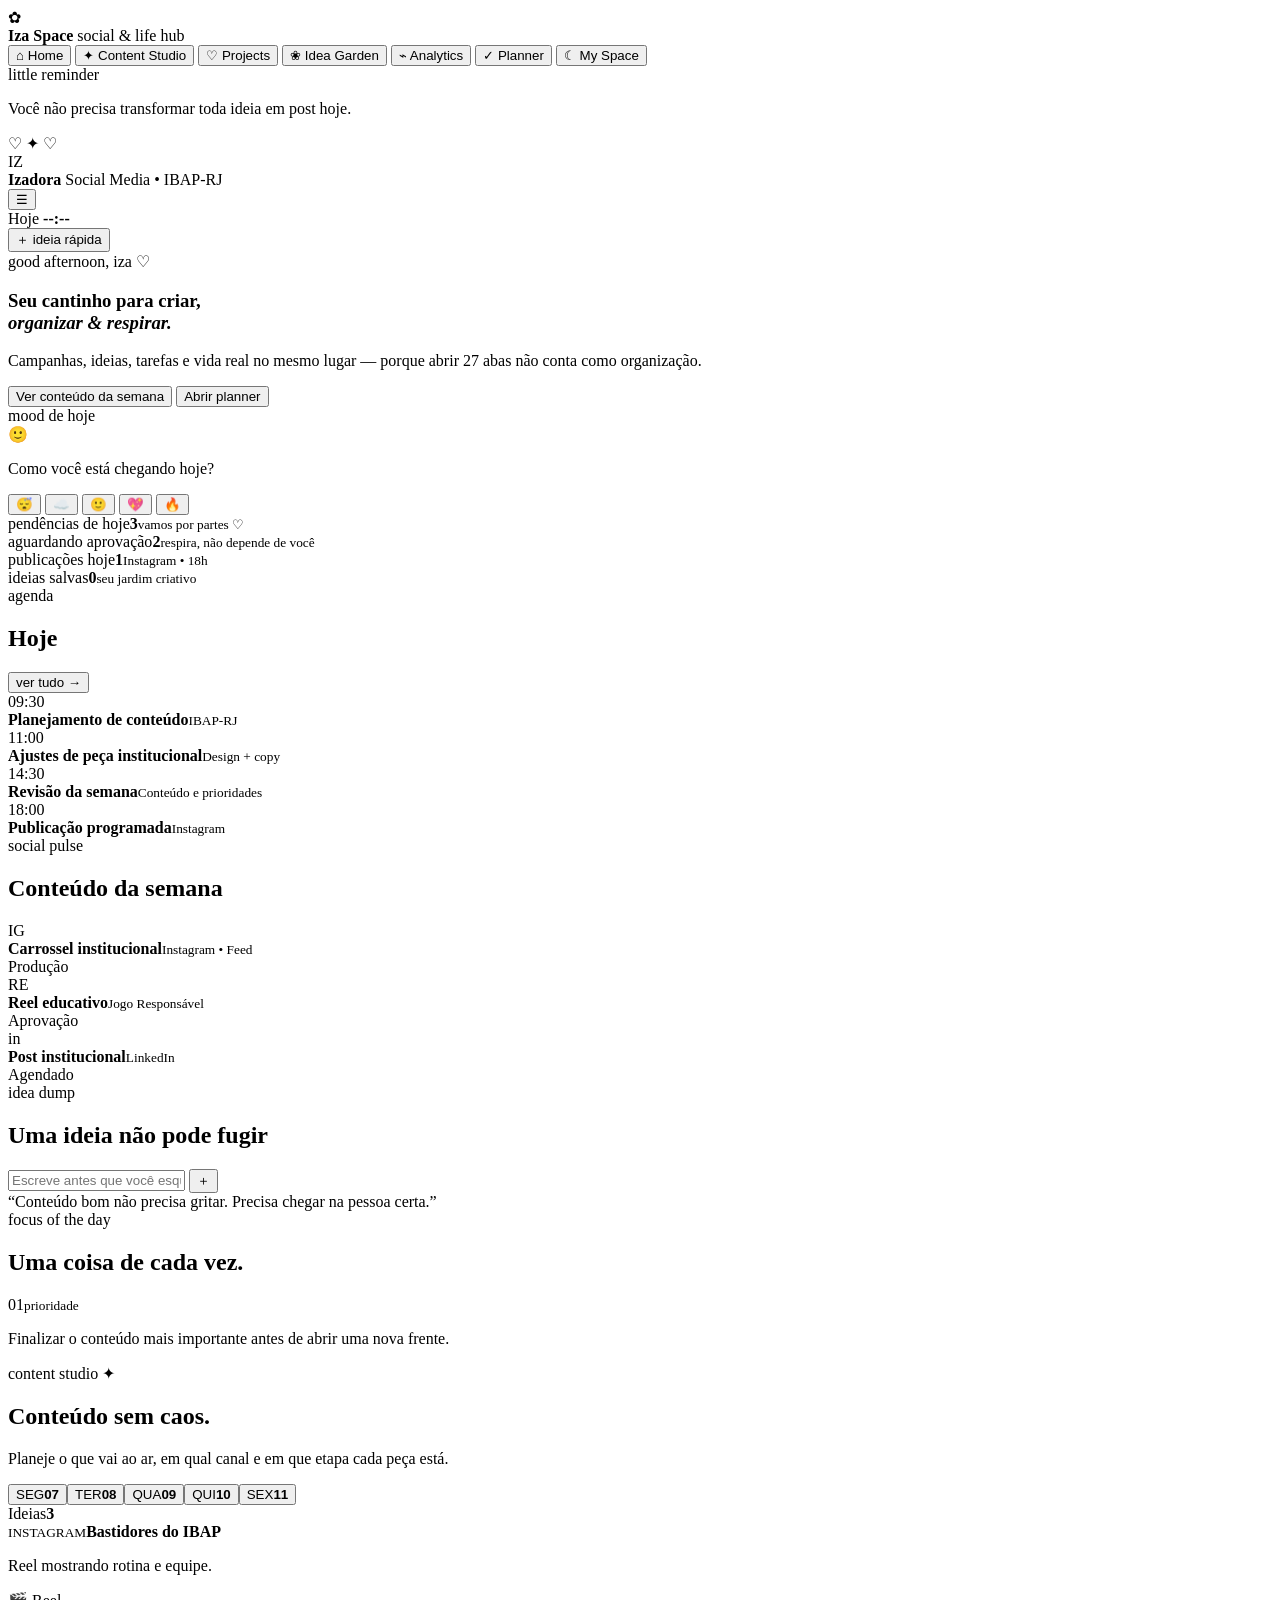
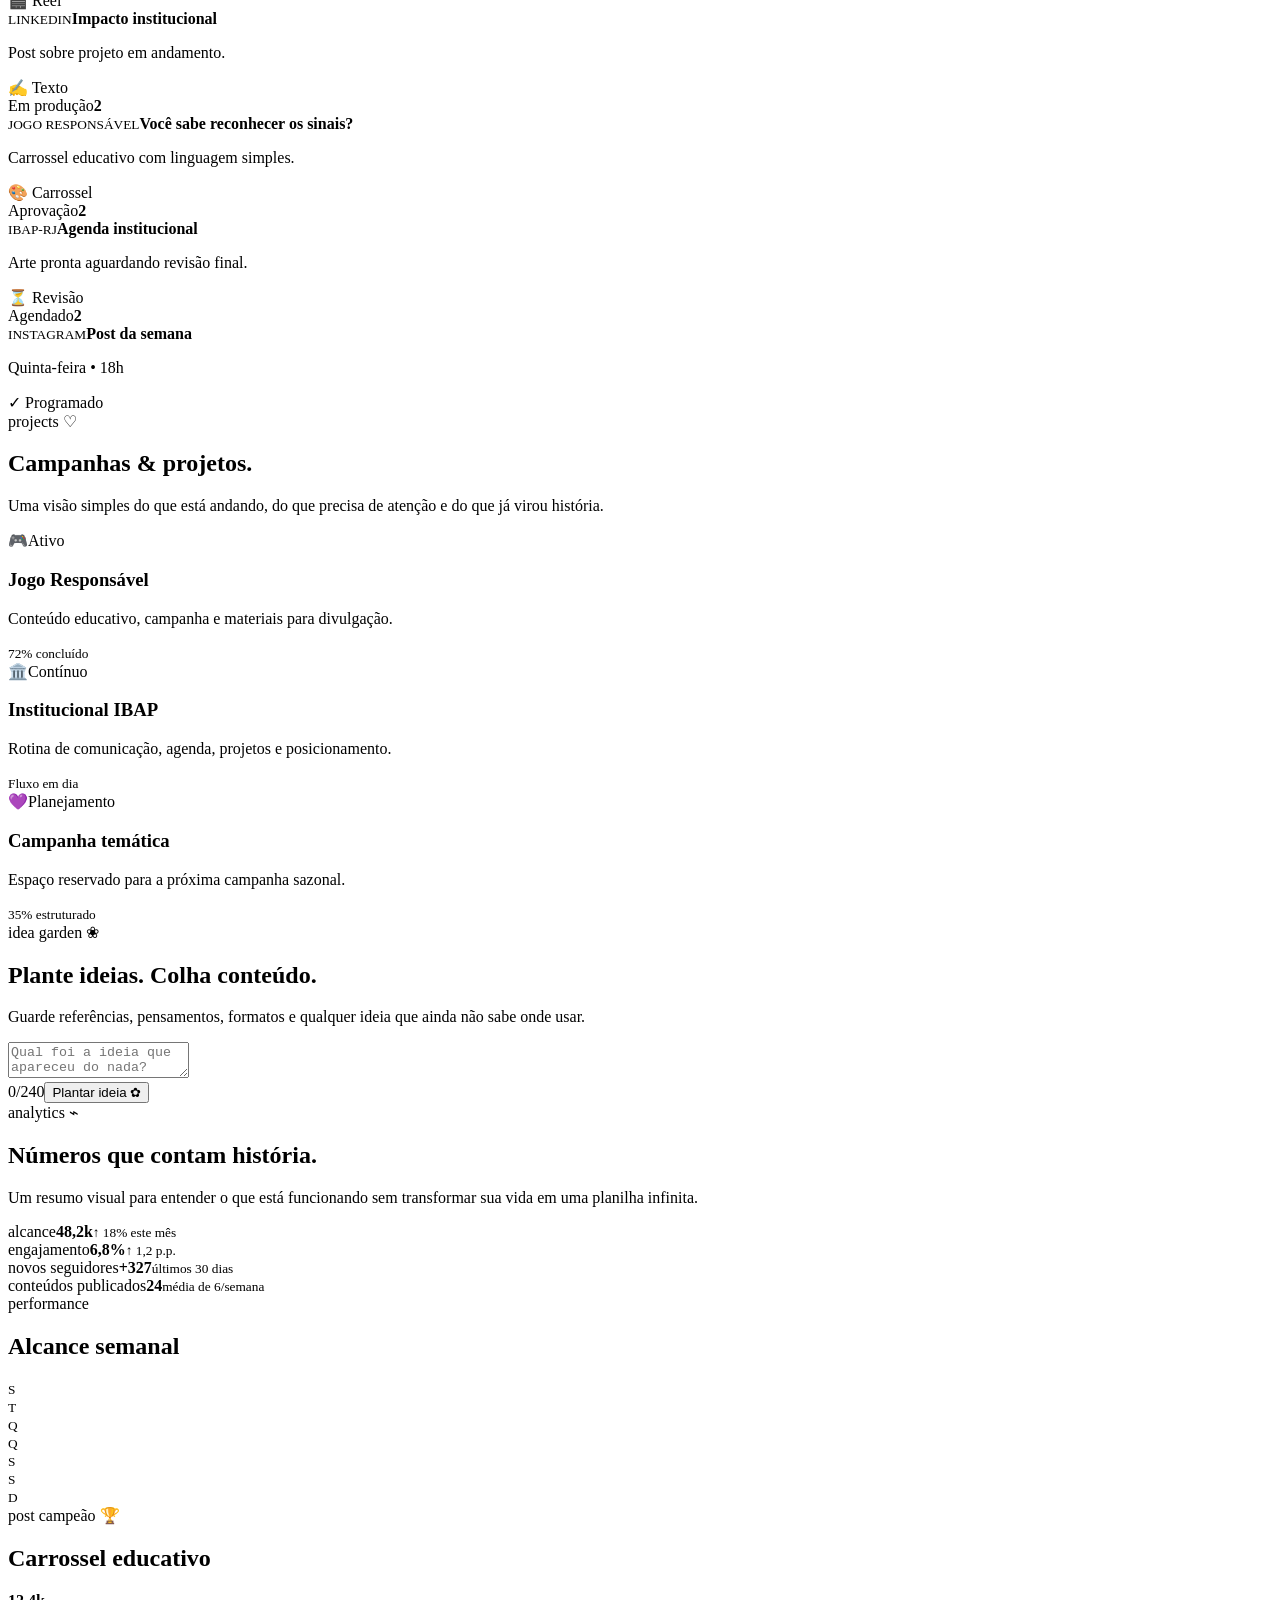
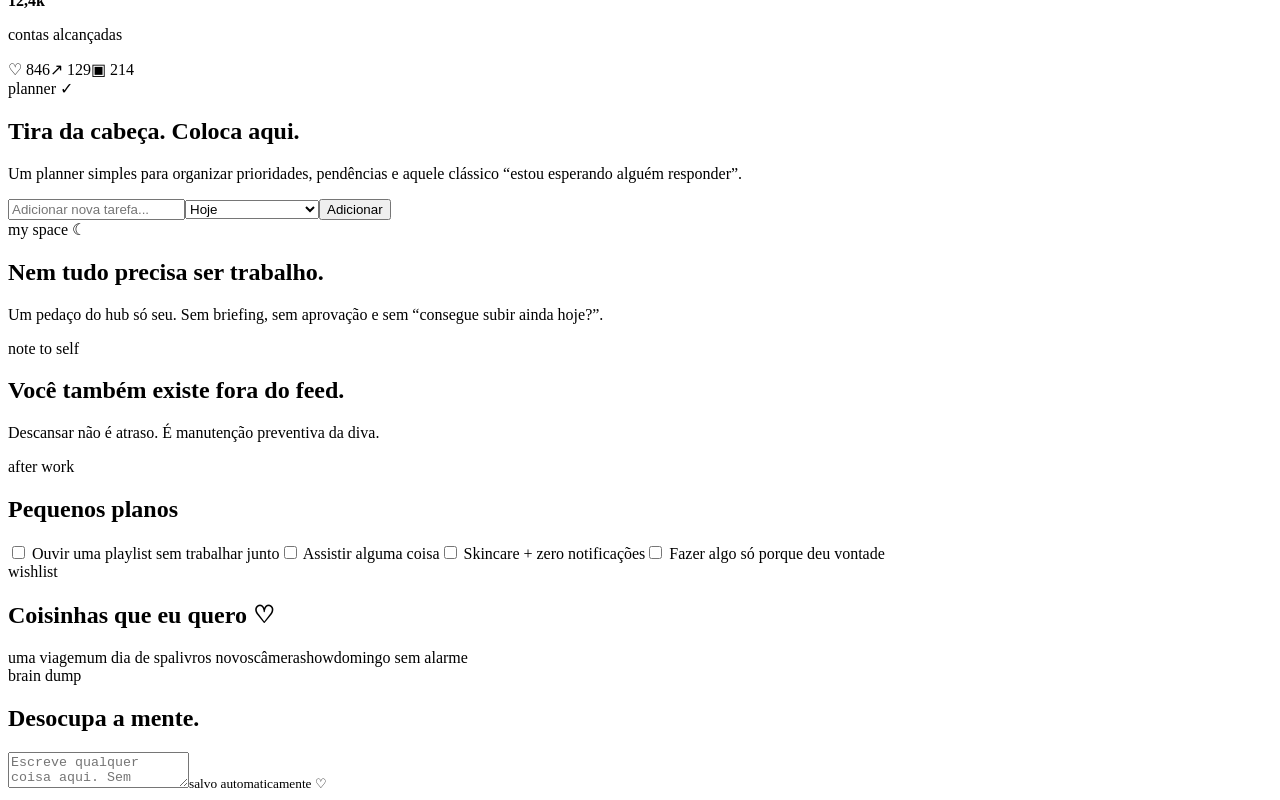
==== index.html @ 17142ed9 "feat: cria estrutura inicial do Iza Space" ====
<!DOCTYPE html>
<html lang="pt-BR">
<head>
  <meta charset="UTF-8" />
  <meta name="viewport" content="width=device-width, initial-scale=1.0" />
  <meta name="theme-color" content="#f78fb3" />
  <title>Iza Space ✿</title>
  <link rel="preconnect" href="https://fonts.googleapis.com">
  <link rel="preconnect" href="https://fonts.gstatic.com" crossorigin>
  <link href="https://fonts.googleapis.com/css2?family=DM+Sans:wght@400;500;600;700&family=Playfair+Display:ital,wght@0,700;1,700&display=swap" rel="stylesheet">
  <link rel="stylesheet" href="styles.css" />
</head>
<body>
  <div class="app-shell">
    <aside class="sidebar" id="sidebar">
      <div class="brand">
        <div class="brand-mark">✿</div>
        <div>
          <strong>Iza Space</strong>
          <span>social & life hub</span>
        </div>
      </div>

      <nav class="nav" aria-label="Navegação principal">
        <button class="nav-link active" data-page="home"><span>⌂</span> Home</button>
        <button class="nav-link" data-page="content"><span>✦</span> Content Studio</button>
        <button class="nav-link" data-page="projects"><span>♡</span> Projects</button>
        <button class="nav-link" data-page="ideas"><span>❀</span> Idea Garden</button>
        <button class="nav-link" data-page="analytics"><span>⌁</span> Analytics</button>
        <button class="nav-link" data-page="planner"><span>✓</span> Planner</button>
        <button class="nav-link" data-page="myspace"><span>☾</span> My Space</button>
      </nav>

      <div class="sidebar-card">
        <span class="mini-label">little reminder</span>
        <p>Você não precisa transformar toda ideia em post hoje.</p>
        <div class="tiny-hearts">♡ ✦ ♡</div>
      </div>

      <div class="sidebar-footer">
        <div class="avatar">IZ</div>
        <div>
          <strong>Izadora</strong>
          <span>Social Media • IBAP-RJ</span>
        </div>
      </div>
    </aside>

    <main class="main">
      <header class="topbar">
        <button class="menu-btn" id="menuBtn" aria-label="Abrir menu">☰</button>
        <div class="topbar-copy">
          <span id="todayLabel">Hoje</span>
          <strong id="clockLabel">--:--</strong>
        </div>
        <button class="soft-btn" id="quickIdeaBtn">＋ ideia rápida</button>
      </header>

      <section class="page active" id="home">
        <div class="hero-grid">
          <article class="hero-card">
            <span class="eyebrow">good afternoon, iza ♡</span>
            <h1>Seu cantinho para criar,<br><em>organizar & respirar.</em></h1>
            <p>Campanhas, ideias, tarefas e vida real no mesmo lugar — porque abrir 27 abas não conta como organização.</p>
            <div class="hero-actions">
              <button class="primary-btn" data-goto="content">Ver conteúdo da semana</button>
              <button class="ghost-btn" data-goto="planner">Abrir planner</button>
            </div>
          </article>

          <article class="mood-card">
            <span class="eyebrow">mood de hoje</span>
            <div class="mood-face" id="moodFace">🙂</div>
            <p id="moodText">Como você está chegando hoje?</p>
            <div class="mood-options" role="group" aria-label="Escolha seu humor">
              <button data-mood="😴" data-label="Modo economia de energia">😴</button>
              <button data-mood="☁️" data-label="Meio nublada, mas indo">☁️</button>
              <button data-mood="🙂" data-label="De boas e funcionando">🙂</button>
              <button data-mood="💖" data-label="Criativa e animada">💖</button>
              <button data-mood="🔥" data-label="Hoje ninguém me segura">🔥</button>
            </div>
          </article>
        </div>

        <div class="stats-grid">
          <article class="stat-card pink"><span>pendências de hoje</span><strong id="todayTasksCount">3</strong><small>vamos por partes ♡</small></article>
          <article class="stat-card lilac"><span>aguardando aprovação</span><strong>2</strong><small>respira, não depende de você</small></article>
          <article class="stat-card peach"><span>publicações hoje</span><strong>1</strong><small>Instagram • 18h</small></article>
          <article class="stat-card cream"><span>ideias salvas</span><strong id="ideaCount">0</strong><small>seu jardim criativo</small></article>
        </div>

        <div class="dashboard-grid">
          <article class="panel agenda-panel">
            <div class="panel-head">
              <div><span class="eyebrow">agenda</span><h2>Hoje</h2></div>
              <button class="text-btn" data-goto="planner">ver tudo →</button>
            </div>
            <div class="timeline">
              <div class="timeline-item"><time>09:30</time><span></span><div><strong>Planejamento de conteúdo</strong><small>IBAP-RJ</small></div></div>
              <div class="timeline-item"><time>11:00</time><span></span><div><strong>Ajustes de peça institucional</strong><small>Design + copy</small></div></div>
              <div class="timeline-item"><time>14:30</time><span></span><div><strong>Revisão da semana</strong><small>Conteúdo e prioridades</small></div></div>
              <div class="timeline-item"><time>18:00</time><span></span><div><strong>Publicação programada</strong><small>Instagram</small></div></div>
            </div>
          </article>

          <article class="panel content-panel">
            <div class="panel-head"><div><span class="eyebrow">social pulse</span><h2>Conteúdo da semana</h2></div></div>
            <div class="content-list">
              <div class="content-row"><div class="platform ig">IG</div><div><strong>Carrossel institucional</strong><small>Instagram • Feed</small></div><span class="status producing">Produção</span></div>
              <div class="content-row"><div class="platform re">RE</div><div><strong>Reel educativo</strong><small>Jogo Responsável</small></div><span class="status review">Aprovação</span></div>
              <div class="content-row"><div class="platform li">in</div><div><strong>Post institucional</strong><small>LinkedIn</small></div><span class="status scheduled">Agendado</span></div>
            </div>
          </article>

          <article class="panel idea-preview">
            <div class="panel-head"><div><span class="eyebrow">idea dump</span><h2>Uma ideia não pode fugir</h2></div></div>
            <form id="homeIdeaForm" class="inline-form">
              <input id="homeIdeaInput" maxlength="120" placeholder="Escreve antes que você esqueça..." />
              <button class="icon-btn" aria-label="Salvar ideia">＋</button>
            </form>
            <div class="idea-note">“Conteúdo bom não precisa gritar. Precisa chegar na pessoa certa.”</div>
          </article>

          <article class="panel focus-panel">
            <span class="eyebrow">focus of the day</span>
            <h2>Uma coisa de cada vez.</h2>
            <div class="focus-ring"><span>01</span><small>prioridade</small></div>
            <p>Finalizar o conteúdo mais importante antes de abrir uma nova frente.</p>
          </article>
        </div>
      </section>

      <section class="page" id="content">
        <div class="page-title"><span class="eyebrow">content studio ✦</span><h1>Conteúdo sem caos.</h1><p>Planeje o que vai ao ar, em qual canal e em que etapa cada peça está.</p></div>
        <div class="week-strip">
          <button><span>SEG</span><strong>07</strong></button><button><span>TER</span><strong>08</strong></button><button><span>QUA</span><strong>09</strong></button><button class="today"><span>QUI</span><strong>10</strong></button><button><span>SEX</span><strong>11</strong></button>
        </div>
        <div class="kanban">
          <div class="kanban-col"><div class="kanban-title"><span>Ideias</span><b>3</b></div><div class="kanban-card"><small>INSTAGRAM</small><strong>Bastidores do IBAP</strong><p>Reel mostrando rotina e equipe.</p><span>🎬 Reel</span></div><div class="kanban-card"><small>LINKEDIN</small><strong>Impacto institucional</strong><p>Post sobre projeto em andamento.</p><span>✍️ Texto</span></div></div>
          <div class="kanban-col"><div class="kanban-title"><span>Em produção</span><b>2</b></div><div class="kanban-card featured"><small>JOGO RESPONSÁVEL</small><strong>Você sabe reconhecer os sinais?</strong><p>Carrossel educativo com linguagem simples.</p><span>🎨 Carrossel</span></div></div>
          <div class="kanban-col"><div class="kanban-title"><span>Aprovação</span><b>2</b></div><div class="kanban-card"><small>IBAP-RJ</small><strong>Agenda institucional</strong><p>Arte pronta aguardando revisão final.</p><span>⏳ Revisão</span></div></div>
          <div class="kanban-col"><div class="kanban-title"><span>Agendado</span><b>2</b></div><div class="kanban-card"><small>INSTAGRAM</small><strong>Post da semana</strong><p>Quinta-feira • 18h</p><span>✓ Programado</span></div></div>
        </div>
      </section>

      <section class="page" id="projects">
        <div class="page-title"><span class="eyebrow">projects ♡</span><h1>Campanhas & projetos.</h1><p>Uma visão simples do que está andando, do que precisa de atenção e do que já virou história.</p></div>
        <div class="project-grid">
          <article class="project-card"><div class="project-top"><span class="project-icon">🎮</span><span class="status producing">Ativo</span></div><h3>Jogo Responsável</h3><p>Conteúdo educativo, campanha e materiais para divulgação.</p><div class="progress"><span style="width:72%"></span></div><small>72% concluído</small></article>
          <article class="project-card"><div class="project-top"><span class="project-icon">🏛️</span><span class="status scheduled">Contínuo</span></div><h3>Institucional IBAP</h3><p>Rotina de comunicação, agenda, projetos e posicionamento.</p><div class="progress"><span style="width:88%"></span></div><small>Fluxo em dia</small></article>
          <article class="project-card"><div class="project-top"><span class="project-icon">💜</span><span class="status review">Planejamento</span></div><h3>Campanha temática</h3><p>Espaço reservado para a próxima campanha sazonal.</p><div class="progress"><span style="width:35%"></span></div><small>35% estruturado</small></article>
        </div>
      </section>

      <section class="page" id="ideas">
        <div class="page-title"><span class="eyebrow">idea garden ❀</span><h1>Plante ideias. Colha conteúdo.</h1><p>Guarde referências, pensamentos, formatos e qualquer ideia que ainda não sabe onde usar.</p></div>
        <form id="ideaForm" class="big-idea-form"><textarea id="ideaInput" maxlength="240" placeholder="Qual foi a ideia que apareceu do nada?"></textarea><div><span id="ideaChars">0/240</span><button class="primary-btn">Plantar ideia ✿</button></div></form>
        <div class="idea-grid" id="ideaGrid"></div>
      </section>

      <section class="page" id="analytics">
        <div class="page-title"><span class="eyebrow">analytics ⌁</span><h1>Números que contam história.</h1><p>Um resumo visual para entender o que está funcionando sem transformar sua vida em uma planilha infinita.</p></div>
        <div class="stats-grid analytics-stats"><article class="stat-card pink"><span>alcance</span><strong>48,2k</strong><small>↑ 18% este mês</small></article><article class="stat-card lilac"><span>engajamento</span><strong>6,8%</strong><small>↑ 1,2 p.p.</small></article><article class="stat-card peach"><span>novos seguidores</span><strong>+327</strong><small>últimos 30 dias</small></article><article class="stat-card cream"><span>conteúdos publicados</span><strong>24</strong><small>média de 6/semana</small></article></div>
        <div class="analytics-grid"><article class="panel"><div class="panel-head"><div><span class="eyebrow">performance</span><h2>Alcance semanal</h2></div></div><div class="bar-chart"><div><span style="height:45%"></span><small>S</small></div><div><span style="height:62%"></span><small>T</small></div><div><span style="height:52%"></span><small>Q</small></div><div><span style="height:78%"></span><small>Q</small></div><div><span style="height:92%"></span><small>S</small></div><div><span style="height:66%"></span><small>S</small></div><div><span style="height:72%"></span><small>D</small></div></div></article><article class="panel winner"><span class="eyebrow">post campeão 🏆</span><h2>Carrossel educativo</h2><strong>12,4k</strong><p>contas alcançadas</p><div class="winner-meta"><span>♡ 846</span><span>↗ 129</span><span>▣ 214</span></div></article></div>
      </section>

      <section class="page" id="planner">
        <div class="page-title"><span class="eyebrow">planner ✓</span><h1>Tira da cabeça. Coloca aqui.</h1><p>Um planner simples para organizar prioridades, pendências e aquele clássico “estou esperando alguém responder”.</p></div>
        <form id="taskForm" class="task-form"><input id="taskInput" maxlength="100" placeholder="Adicionar nova tarefa..." /><select id="taskCategory"><option value="today">Hoje</option><option value="week">Essa semana</option><option value="waiting">Esperando alguém</option><option value="later">Depois</option></select><button class="primary-btn">Adicionar</button></form>
        <div class="task-board" id="taskBoard"></div>
      </section>

      <section class="page" id="myspace">
        <div class="page-title"><span class="eyebrow">my space ☾</span><h1>Nem tudo precisa ser trabalho.</h1><p>Um pedaço do hub só seu. Sem briefing, sem aprovação e sem “consegue subir ainda hoje?”.</p></div>
        <div class="personal-grid">
          <article class="panel quote-card"><span class="eyebrow">note to self</span><h2>Você também existe fora do feed.</h2><p>Descansar não é atraso. É manutenção preventiva da diva.</p></article>
          <article class="panel"><div class="panel-head"><div><span class="eyebrow">after work</span><h2>Pequenos planos</h2></div></div><label class="check-item"><input type="checkbox"> <span>Ouvir uma playlist sem trabalhar junto</span></label><label class="check-item"><input type="checkbox"> <span>Assistir alguma coisa</span></label><label class="check-item"><input type="checkbox"> <span>Skincare + zero notificações</span></label><label class="check-item"><input type="checkbox"> <span>Fazer algo só porque deu vontade</span></label></article>
          <article class="panel wishlist"><span class="eyebrow">wishlist</span><h2>Coisinhas que eu quero ♡</h2><div class="tag-cloud"><span>uma viagem</span><span>um dia de spa</span><span>livros novos</span><span>câmera</span><span>show</span><span>domingo sem alarme</span></div></article>
          <article class="panel"><span class="eyebrow">brain dump</span><h2>Desocupa a mente.</h2><textarea class="brain-dump" id="brainDump" placeholder="Escreve qualquer coisa aqui. Sem organizar, sem julgar."></textarea><small class="saved-hint" id="brainSaved">salvo automaticamente ♡</small></article>
        </div>
      </section>
    </main>
  </div>

  <div class="modal-backdrop" id="ideaModal" hidden>
    <div class="modal" role="dialog" aria-modal="true" aria-labelledby="modalTitle">
      <button class="modal-close" id="modalClose" aria-label="Fechar">×</button>
      <span class="eyebrow">ideia rápida ✦</span>
      <h2 id="modalTitle">Não deixa essa ideia escapar.</h2>
      <form id="modalIdeaForm"><textarea id="modalIdeaInput" maxlength="240" placeholder="Joga aqui e organiza depois..."></textarea><button class="primary-btn">Salvar no jardim</button></form>
    </div>
  </div>

  <script src="script.js"></script>
</body>
</html>
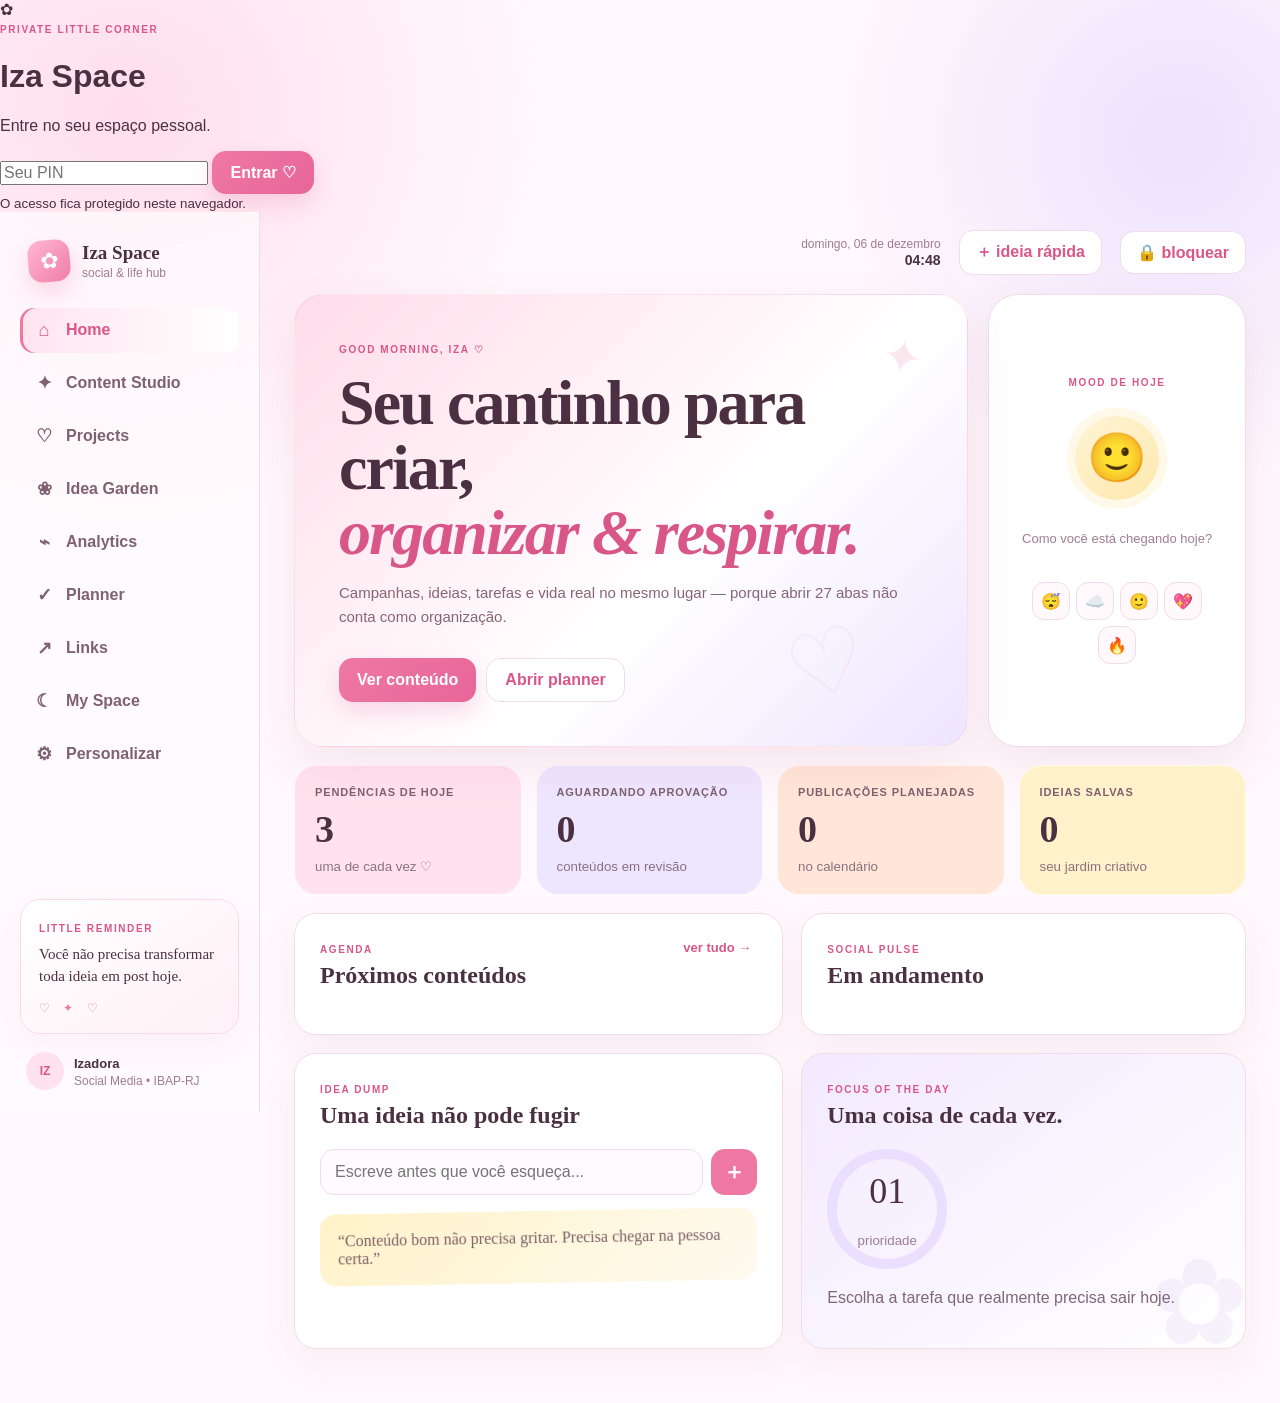
==== commit 4b010910: "feat: transform Iza Space into customizable personal work hub" ====
--- a/index.html
+++ b/index.html
@@ -3,22 +3,35 @@
 <head>
   <meta charset="UTF-8" />
   <meta name="viewport" content="width=device-width, initial-scale=1.0" />
-  <meta name="theme-color" content="#f78fb3" />
+  <meta name="theme-color" content="#ef78a3" />
   <title>Iza Space ✿</title>
   <link rel="preconnect" href="https://fonts.googleapis.com">
   <link rel="preconnect" href="https://fonts.gstatic.com" crossorigin>
   <link href="https://fonts.googleapis.com/css2?family=DM+Sans:wght@400;500;600;700&family=Playfair+Display:ital,wght@0,700;1,700&display=swap" rel="stylesheet">
   <link rel="stylesheet" href="styles.css" />
+  <link rel="stylesheet" href="enhancements.css" />
 </head>
 <body>
-  <div class="app-shell">
+  <div class="lock-screen" id="lockScreen">
+    <div class="lock-card">
+      <div class="lock-mark">✿</div>
+      <span class="eyebrow">private little corner</span>
+      <h1 id="lockTitle">Iza Space</h1>
+      <p id="lockText">Entre no seu espaço pessoal.</p>
+      <form id="lockForm" class="lock-form">
+        <input id="lockPin" type="password" inputmode="numeric" autocomplete="current-password" maxlength="12" placeholder="Seu PIN" required />
+        <input id="lockPinConfirm" type="password" inputmode="numeric" maxlength="12" placeholder="Repita o PIN" hidden />
+        <button class="primary-btn" id="lockSubmit">Entrar ♡</button>
+      </form>
+      <small id="lockHint">O acesso fica protegido neste navegador.</small>
+    </div>
+  </div>
+
+  <div class="app-shell" id="appShell" hidden>
     <aside class="sidebar" id="sidebar">
       <div class="brand">
         <div class="brand-mark">✿</div>
-        <div>
-          <strong>Iza Space</strong>
-          <span>social & life hub</span>
-        </div>
+        <div><strong>Iza Space</strong><span>social & life hub</span></div>
       </div>
 
       <nav class="nav" aria-label="Navegação principal">
@@ -28,169 +41,119 @@
         <button class="nav-link" data-page="ideas"><span>❀</span> Idea Garden</button>
         <button class="nav-link" data-page="analytics"><span>⌁</span> Analytics</button>
         <button class="nav-link" data-page="planner"><span>✓</span> Planner</button>
+        <button class="nav-link" data-page="links"><span>↗</span> Links</button>
         <button class="nav-link" data-page="myspace"><span>☾</span> My Space</button>
+        <button class="nav-link" data-page="settings"><span>⚙</span> Personalizar</button>
       </nav>
 
-      <div class="sidebar-card">
-        <span class="mini-label">little reminder</span>
-        <p>Você não precisa transformar toda ideia em post hoje.</p>
-        <div class="tiny-hearts">♡ ✦ ♡</div>
-      </div>
+      <div class="sidebar-card"><span class="mini-label">little reminder</span><p id="reminderText">Você não precisa transformar toda ideia em post hoje.</p><div class="tiny-hearts">♡ ✦ ♡</div></div>
 
       <div class="sidebar-footer">
-        <div class="avatar">IZ</div>
-        <div>
-          <strong>Izadora</strong>
-          <span>Social Media • IBAP-RJ</span>
-        </div>
+        <div class="avatar avatar-image" id="sidebarAvatar">IZ</div>
+        <div><strong id="sidebarName">Izadora</strong><span id="sidebarRole">Social Media • IBAP-RJ</span></div>
       </div>
     </aside>
 
     <main class="main">
       <header class="topbar">
         <button class="menu-btn" id="menuBtn" aria-label="Abrir menu">☰</button>
-        <div class="topbar-copy">
-          <span id="todayLabel">Hoje</span>
-          <strong id="clockLabel">--:--</strong>
-        </div>
+        <div class="topbar-copy"><span id="todayLabel">Hoje</span><strong id="clockLabel">--:--</strong></div>
         <button class="soft-btn" id="quickIdeaBtn">＋ ideia rápida</button>
+        <button class="soft-btn" id="lockNowBtn">🔒 bloquear</button>
       </header>
 
       <section class="page active" id="home">
         <div class="hero-grid">
           <article class="hero-card">
-            <span class="eyebrow">good afternoon, iza ♡</span>
+            <span class="eyebrow" id="greetingLabel">good afternoon, iza ♡</span>
             <h1>Seu cantinho para criar,<br><em>organizar & respirar.</em></h1>
-            <p>Campanhas, ideias, tarefas e vida real no mesmo lugar — porque abrir 27 abas não conta como organização.</p>
-            <div class="hero-actions">
-              <button class="primary-btn" data-goto="content">Ver conteúdo da semana</button>
-              <button class="ghost-btn" data-goto="planner">Abrir planner</button>
-            </div>
+            <p id="heroBio">Campanhas, ideias, tarefas e vida real no mesmo lugar — porque abrir 27 abas não conta como organização.</p>
+            <div class="hero-actions"><button class="primary-btn" data-goto="content">Ver conteúdo</button><button class="ghost-btn" data-goto="planner">Abrir planner</button></div>
           </article>
-
           <article class="mood-card">
-            <span class="eyebrow">mood de hoje</span>
-            <div class="mood-face" id="moodFace">🙂</div>
-            <p id="moodText">Como você está chegando hoje?</p>
-            <div class="mood-options" role="group" aria-label="Escolha seu humor">
-              <button data-mood="😴" data-label="Modo economia de energia">😴</button>
-              <button data-mood="☁️" data-label="Meio nublada, mas indo">☁️</button>
-              <button data-mood="🙂" data-label="De boas e funcionando">🙂</button>
-              <button data-mood="💖" data-label="Criativa e animada">💖</button>
-              <button data-mood="🔥" data-label="Hoje ninguém me segura">🔥</button>
-            </div>
+            <span class="eyebrow">mood de hoje</span><div class="mood-face" id="moodFace">🙂</div><p id="moodText">Como você está chegando hoje?</p>
+            <div class="mood-options"><button data-mood="😴" data-label="Modo economia de energia">😴</button><button data-mood="☁️" data-label="Meio nublada, mas indo">☁️</button><button data-mood="🙂" data-label="De boas e funcionando">🙂</button><button data-mood="💖" data-label="Criativa e animada">💖</button><button data-mood="🔥" data-label="Hoje ninguém me segura">🔥</button></div>
           </article>
         </div>
 
         <div class="stats-grid">
-          <article class="stat-card pink"><span>pendências de hoje</span><strong id="todayTasksCount">3</strong><small>vamos por partes ♡</small></article>
-          <article class="stat-card lilac"><span>aguardando aprovação</span><strong>2</strong><small>respira, não depende de você</small></article>
-          <article class="stat-card peach"><span>publicações hoje</span><strong>1</strong><small>Instagram • 18h</small></article>
+          <article class="stat-card pink"><span>pendências de hoje</span><strong id="todayTasksCount">0</strong><small>uma de cada vez ♡</small></article>
+          <article class="stat-card lilac"><span>aguardando aprovação</span><strong id="approvalCount">0</strong><small>conteúdos em revisão</small></article>
+          <article class="stat-card peach"><span>publicações planejadas</span><strong id="scheduledCount">0</strong><small>no calendário</small></article>
           <article class="stat-card cream"><span>ideias salvas</span><strong id="ideaCount">0</strong><small>seu jardim criativo</small></article>
         </div>
 
         <div class="dashboard-grid">
-          <article class="panel agenda-panel">
-            <div class="panel-head">
-              <div><span class="eyebrow">agenda</span><h2>Hoje</h2></div>
-              <button class="text-btn" data-goto="planner">ver tudo →</button>
-            </div>
-            <div class="timeline">
-              <div class="timeline-item"><time>09:30</time><span></span><div><strong>Planejamento de conteúdo</strong><small>IBAP-RJ</small></div></div>
-              <div class="timeline-item"><time>11:00</time><span></span><div><strong>Ajustes de peça institucional</strong><small>Design + copy</small></div></div>
-              <div class="timeline-item"><time>14:30</time><span></span><div><strong>Revisão da semana</strong><small>Conteúdo e prioridades</small></div></div>
-              <div class="timeline-item"><time>18:00</time><span></span><div><strong>Publicação programada</strong><small>Instagram</small></div></div>
-            </div>
-          </article>
-
-          <article class="panel content-panel">
-            <div class="panel-head"><div><span class="eyebrow">social pulse</span><h2>Conteúdo da semana</h2></div></div>
-            <div class="content-list">
-              <div class="content-row"><div class="platform ig">IG</div><div><strong>Carrossel institucional</strong><small>Instagram • Feed</small></div><span class="status producing">Produção</span></div>
-              <div class="content-row"><div class="platform re">RE</div><div><strong>Reel educativo</strong><small>Jogo Responsável</small></div><span class="status review">Aprovação</span></div>
-              <div class="content-row"><div class="platform li">in</div><div><strong>Post institucional</strong><small>LinkedIn</small></div><span class="status scheduled">Agendado</span></div>
-            </div>
-          </article>
-
-          <article class="panel idea-preview">
-            <div class="panel-head"><div><span class="eyebrow">idea dump</span><h2>Uma ideia não pode fugir</h2></div></div>
-            <form id="homeIdeaForm" class="inline-form">
-              <input id="homeIdeaInput" maxlength="120" placeholder="Escreve antes que você esqueça..." />
-              <button class="icon-btn" aria-label="Salvar ideia">＋</button>
-            </form>
-            <div class="idea-note">“Conteúdo bom não precisa gritar. Precisa chegar na pessoa certa.”</div>
-          </article>
-
-          <article class="panel focus-panel">
-            <span class="eyebrow">focus of the day</span>
-            <h2>Uma coisa de cada vez.</h2>
-            <div class="focus-ring"><span>01</span><small>prioridade</small></div>
-            <p>Finalizar o conteúdo mais importante antes de abrir uma nova frente.</p>
-          </article>
+          <article class="panel agenda-panel"><div class="panel-head"><div><span class="eyebrow">agenda</span><h2>Próximos conteúdos</h2></div><button class="text-btn" data-goto="content">ver tudo →</button></div><div class="timeline" id="homeSchedule"></div></article>
+          <article class="panel content-panel"><div class="panel-head"><div><span class="eyebrow">social pulse</span><h2>Em andamento</h2></div></div><div class="content-list" id="homeContentList"></div></article>
+          <article class="panel idea-preview"><div class="panel-head"><div><span class="eyebrow">idea dump</span><h2>Uma ideia não pode fugir</h2></div></div><form id="homeIdeaForm" class="inline-form"><input id="homeIdeaInput" maxlength="120" placeholder="Escreve antes que você esqueça..." /><button class="icon-btn">＋</button></form><div class="idea-note" id="quoteCard">“Conteúdo bom não precisa gritar. Precisa chegar na pessoa certa.”</div></article>
+          <article class="panel focus-panel"><span class="eyebrow">focus of the day</span><h2 id="focusTitle">Uma coisa de cada vez.</h2><div class="focus-ring"><span>01</span><small>prioridade</small></div><p id="focusText">Escolha a tarefa que realmente precisa sair hoje.</p></article>
         </div>
       </section>
 
       <section class="page" id="content">
-        <div class="page-title"><span class="eyebrow">content studio ✦</span><h1>Conteúdo sem caos.</h1><p>Planeje o que vai ao ar, em qual canal e em que etapa cada peça está.</p></div>
-        <div class="week-strip">
-          <button><span>SEG</span><strong>07</strong></button><button><span>TER</span><strong>08</strong></button><button><span>QUA</span><strong>09</strong></button><button class="today"><span>QUI</span><strong>10</strong></button><button><span>SEX</span><strong>11</strong></button>
-        </div>
-        <div class="kanban">
-          <div class="kanban-col"><div class="kanban-title"><span>Ideias</span><b>3</b></div><div class="kanban-card"><small>INSTAGRAM</small><strong>Bastidores do IBAP</strong><p>Reel mostrando rotina e equipe.</p><span>🎬 Reel</span></div><div class="kanban-card"><small>LINKEDIN</small><strong>Impacto institucional</strong><p>Post sobre projeto em andamento.</p><span>✍️ Texto</span></div></div>
-          <div class="kanban-col"><div class="kanban-title"><span>Em produção</span><b>2</b></div><div class="kanban-card featured"><small>JOGO RESPONSÁVEL</small><strong>Você sabe reconhecer os sinais?</strong><p>Carrossel educativo com linguagem simples.</p><span>🎨 Carrossel</span></div></div>
-          <div class="kanban-col"><div class="kanban-title"><span>Aprovação</span><b>2</b></div><div class="kanban-card"><small>IBAP-RJ</small><strong>Agenda institucional</strong><p>Arte pronta aguardando revisão final.</p><span>⏳ Revisão</span></div></div>
-          <div class="kanban-col"><div class="kanban-title"><span>Agendado</span><b>2</b></div><div class="kanban-card"><small>INSTAGRAM</small><strong>Post da semana</strong><p>Quinta-feira • 18h</p><span>✓ Programado</span></div></div>
-        </div>
+        <div class="page-title"><span class="eyebrow">content studio ✦</span><h1>Conteúdo sem caos.</h1><p>Cadastre posts, datas, links, canais e status. Tudo é editável.</p></div>
+        <form id="contentForm" class="content-form panel">
+          <input id="contentTitle" placeholder="Título do conteúdo" maxlength="100" required />
+          <select id="contentPlatform"><option>Instagram</option><option>LinkedIn</option><option>Stories</option><option>Reel</option><option>YouTube</option><option>Outro</option></select>
+          <select id="contentStatus"><option value="idea">Ideia</option><option value="producing">Em produção</option><option value="review">Aprovação</option><option value="scheduled">Agendado</option><option value="published">Publicado</option></select>
+          <input id="contentDate" type="datetime-local" />
+          <input id="contentLink" type="url" placeholder="Link do post / referência" />
+          <textarea id="contentNotes" placeholder="Legenda, briefing ou observações..." maxlength="500"></textarea>
+          <button class="primary-btn">Salvar conteúdo ✦</button>
+        </form>
+        <div class="content-toolbar"><input id="contentSearch" placeholder="Buscar conteúdo..." /><select id="contentFilter"><option value="all">Todos</option><option value="idea">Ideias</option><option value="producing">Em produção</option><option value="review">Aprovação</option><option value="scheduled">Agendados</option><option value="published">Publicados</option></select></div>
+        <div class="kanban" id="contentBoard"></div>
       </section>
 
       <section class="page" id="projects">
-        <div class="page-title"><span class="eyebrow">projects ♡</span><h1>Campanhas & projetos.</h1><p>Uma visão simples do que está andando, do que precisa de atenção e do que já virou história.</p></div>
-        <div class="project-grid">
-          <article class="project-card"><div class="project-top"><span class="project-icon">🎮</span><span class="status producing">Ativo</span></div><h3>Jogo Responsável</h3><p>Conteúdo educativo, campanha e materiais para divulgação.</p><div class="progress"><span style="width:72%"></span></div><small>72% concluído</small></article>
-          <article class="project-card"><div class="project-top"><span class="project-icon">🏛️</span><span class="status scheduled">Contínuo</span></div><h3>Institucional IBAP</h3><p>Rotina de comunicação, agenda, projetos e posicionamento.</p><div class="progress"><span style="width:88%"></span></div><small>Fluxo em dia</small></article>
-          <article class="project-card"><div class="project-top"><span class="project-icon">💜</span><span class="status review">Planejamento</span></div><h3>Campanha temática</h3><p>Espaço reservado para a próxima campanha sazonal.</p><div class="progress"><span style="width:35%"></span></div><small>35% estruturado</small></article>
-        </div>
+        <div class="page-title"><span class="eyebrow">projects ♡</span><h1>Campanhas & projetos.</h1><p>Projetos editáveis com progresso, prazo e notas.</p></div>
+        <form id="projectForm" class="compact-form panel"><input id="projectName" placeholder="Nome do projeto" required /><input id="projectDeadline" type="date" /><input id="projectProgress" type="number" min="0" max="100" value="0" /><button class="primary-btn">Adicionar projeto</button></form>
+        <div class="project-grid" id="projectGrid"></div>
       </section>
 
       <section class="page" id="ideas">
-        <div class="page-title"><span class="eyebrow">idea garden ❀</span><h1>Plante ideias. Colha conteúdo.</h1><p>Guarde referências, pensamentos, formatos e qualquer ideia que ainda não sabe onde usar.</p></div>
-        <form id="ideaForm" class="big-idea-form"><textarea id="ideaInput" maxlength="240" placeholder="Qual foi a ideia que apareceu do nada?"></textarea><div><span id="ideaChars">0/240</span><button class="primary-btn">Plantar ideia ✿</button></div></form>
-        <div class="idea-grid" id="ideaGrid"></div>
+        <div class="page-title"><span class="eyebrow">idea garden ❀</span><h1>Plante ideias. Colha conteúdo.</h1><p>Guarde referências, pensamentos e formatos.</p></div>
+        <form id="ideaForm" class="big-idea-form"><textarea id="ideaInput" maxlength="240" placeholder="Qual foi a ideia que apareceu do nada?"></textarea><div><span id="ideaChars">0/240</span><button class="primary-btn">Plantar ideia ✿</button></div></form><div class="idea-grid" id="ideaGrid"></div>
       </section>
 
       <section class="page" id="analytics">
-        <div class="page-title"><span class="eyebrow">analytics ⌁</span><h1>Números que contam história.</h1><p>Um resumo visual para entender o que está funcionando sem transformar sua vida em uma planilha infinita.</p></div>
-        <div class="stats-grid analytics-stats"><article class="stat-card pink"><span>alcance</span><strong>48,2k</strong><small>↑ 18% este mês</small></article><article class="stat-card lilac"><span>engajamento</span><strong>6,8%</strong><small>↑ 1,2 p.p.</small></article><article class="stat-card peach"><span>novos seguidores</span><strong>+327</strong><small>últimos 30 dias</small></article><article class="stat-card cream"><span>conteúdos publicados</span><strong>24</strong><small>média de 6/semana</small></article></div>
-        <div class="analytics-grid"><article class="panel"><div class="panel-head"><div><span class="eyebrow">performance</span><h2>Alcance semanal</h2></div></div><div class="bar-chart"><div><span style="height:45%"></span><small>S</small></div><div><span style="height:62%"></span><small>T</small></div><div><span style="height:52%"></span><small>Q</small></div><div><span style="height:78%"></span><small>Q</small></div><div><span style="height:92%"></span><small>S</small></div><div><span style="height:66%"></span><small>S</small></div><div><span style="height:72%"></span><small>D</small></div></div></article><article class="panel winner"><span class="eyebrow">post campeão 🏆</span><h2>Carrossel educativo</h2><strong>12,4k</strong><p>contas alcançadas</p><div class="winner-meta"><span>♡ 846</span><span>↗ 129</span><span>▣ 214</span></div></article></div>
+        <div class="page-title"><span class="eyebrow">analytics ⌁</span><h1>Números que contam história.</h1><p>Até conectarmos a API da Meta, os dados podem ser atualizados manualmente aqui.</p></div>
+        <form id="metricsForm" class="metrics-form panel">
+          <label>Seguidores<input id="metricFollowers" type="number" min="0" /></label><label>Alcance<input id="metricReach" type="number" min="0" /></label><label>Engajamento (%)<input id="metricEngagement" type="number" min="0" step="0.1" /></label><label>Visitas ao perfil<input id="metricVisits" type="number" min="0" /></label><label>Publicações<input id="metricPosts" type="number" min="0" /></label><button class="primary-btn">Atualizar números</button>
+        </form>
+        <div class="stats-grid analytics-stats"><article class="stat-card pink"><span>seguidores</span><strong id="followersStat">0</strong><small>Instagram</small></article><article class="stat-card lilac"><span>alcance</span><strong id="reachStat">0</strong><small>período informado</small></article><article class="stat-card peach"><span>engajamento</span><strong id="engagementStat">0%</strong><small>taxa registrada</small></article><article class="stat-card cream"><span>publicações</span><strong id="postsStat">0</strong><small>registradas</small></article></div>
+        <article class="panel"><span class="eyebrow">histórico</span><h2>Snapshots de métricas</h2><div id="metricsHistory" class="history-list"></div></article>
       </section>
 
       <section class="page" id="planner">
-        <div class="page-title"><span class="eyebrow">planner ✓</span><h1>Tira da cabeça. Coloca aqui.</h1><p>Um planner simples para organizar prioridades, pendências e aquele clássico “estou esperando alguém responder”.</p></div>
-        <form id="taskForm" class="task-form"><input id="taskInput" maxlength="100" placeholder="Adicionar nova tarefa..." /><select id="taskCategory"><option value="today">Hoje</option><option value="week">Essa semana</option><option value="waiting">Esperando alguém</option><option value="later">Depois</option></select><button class="primary-btn">Adicionar</button></form>
-        <div class="task-board" id="taskBoard"></div>
+        <div class="page-title"><span class="eyebrow">planner ✓</span><h1>Tira da cabeça. Coloca aqui.</h1><p>Tarefas com prioridade, categoria, data e edição.</p></div>
+        <form id="taskForm" class="task-form"><input id="taskInput" maxlength="100" placeholder="Adicionar nova tarefa..." required /><select id="taskCategory"><option value="today">Hoje</option><option value="week">Essa semana</option><option value="waiting">Esperando alguém</option><option value="later">Depois</option></select><select id="taskPriority"><option value="normal">Normal</option><option value="high">Alta</option><option value="low">Baixa</option></select><input id="taskDate" type="date" /><button class="primary-btn">Adicionar</button></form><div class="task-board" id="taskBoard"></div>
+      </section>
+
+      <section class="page" id="links">
+        <div class="page-title"><span class="eyebrow">quick links ↗</span><h1>Atalhos que salvam cliques.</h1><p>Canva, Drive, Instagram, Meta Business Suite ou qualquer ferramenta da rotina.</p></div>
+        <form id="linkForm" class="compact-form panel"><input id="linkLabel" placeholder="Nome do link" required /><input id="linkUrl" type="url" placeholder="https://..." required /><select id="linkCategory"><option>Trabalho</option><option>Social</option><option>Pessoal</option><option>Referência</option></select><button class="primary-btn">Adicionar atalho</button></form><div class="link-grid" id="linkGrid"></div>
       </section>
 
       <section class="page" id="myspace">
-        <div class="page-title"><span class="eyebrow">my space ☾</span><h1>Nem tudo precisa ser trabalho.</h1><p>Um pedaço do hub só seu. Sem briefing, sem aprovação e sem “consegue subir ainda hoje?”.</p></div>
-        <div class="personal-grid">
-          <article class="panel quote-card"><span class="eyebrow">note to self</span><h2>Você também existe fora do feed.</h2><p>Descansar não é atraso. É manutenção preventiva da diva.</p></article>
-          <article class="panel"><div class="panel-head"><div><span class="eyebrow">after work</span><h2>Pequenos planos</h2></div></div><label class="check-item"><input type="checkbox"> <span>Ouvir uma playlist sem trabalhar junto</span></label><label class="check-item"><input type="checkbox"> <span>Assistir alguma coisa</span></label><label class="check-item"><input type="checkbox"> <span>Skincare + zero notificações</span></label><label class="check-item"><input type="checkbox"> <span>Fazer algo só porque deu vontade</span></label></article>
-          <article class="panel wishlist"><span class="eyebrow">wishlist</span><h2>Coisinhas que eu quero ♡</h2><div class="tag-cloud"><span>uma viagem</span><span>um dia de spa</span><span>livros novos</span><span>câmera</span><span>show</span><span>domingo sem alarme</span></div></article>
-          <article class="panel"><span class="eyebrow">brain dump</span><h2>Desocupa a mente.</h2><textarea class="brain-dump" id="brainDump" placeholder="Escreve qualquer coisa aqui. Sem organizar, sem julgar."></textarea><small class="saved-hint" id="brainSaved">salvo automaticamente ♡</small></article>
-        </div>
+        <div class="page-title"><span class="eyebrow">my space ☾</span><h1>Nem tudo precisa ser trabalho.</h1><p>Um espaço privado para lembrar que existe vida fora do feed.</p></div>
+        <div class="personal-grid"><article class="panel personal-card"><span class="eyebrow">brain dump</span><h2>Tira isso da cabeça.</h2><textarea class="brain-dump" id="brainDump" placeholder="Escreve qualquer coisa aqui..."></textarea><small id="brainSaved">salvo automaticamente ♡</small></article><article class="panel personal-card"><span class="eyebrow">little list</span><h2>Coisas que quero fazer</h2><div id="personalList"></div><form id="personalForm" class="inline-form"><input id="personalInput" placeholder="Adicionar algo para você..." /><button class="icon-btn">＋</button></form></article></div>
+      </section>
+
+      <section class="page" id="settings">
+        <div class="page-title"><span class="eyebrow">make it yours ⚙</span><h1>Personalizar Iza Space.</h1><p>Nome, foto, textos e detalhes do hub ficam do jeitinho dela.</p></div>
+        <form id="profileForm" class="settings-grid">
+          <article class="panel profile-editor"><div class="profile-preview avatar-image" id="profilePreview">IZ</div><label class="upload-btn">Escolher foto<input id="profileImage" type="file" accept="image/*" hidden /></label><button type="button" class="text-btn" id="removePhotoBtn">remover foto</button></article>
+          <article class="panel settings-fields"><label>Nome<input id="profileName" maxlength="40" /></label><label>Apelido da saudação<input id="profileNickname" maxlength="20" /></label><label>Cargo / descrição<input id="profileRole" maxlength="60" /></label><label>Bio da Home<textarea id="profileBio" maxlength="240"></textarea></label><label>Lembrete da sidebar<input id="profileReminder" maxlength="120" /></label><label>Frase do card<input id="profileQuote" maxlength="180" /></label><button class="primary-btn">Salvar personalização ♡</button></article>
+        </form>
+        <article class="panel security-panel"><span class="eyebrow">owner lock</span><h2>Segurança local</h2><p>Troque o PIN usado para bloquear este navegador. Para privacidade real em hospedagem pública, conectaremos autenticação de servidor depois.</p><button class="ghost-btn" id="changePinBtn">Trocar PIN</button></article>
       </section>
     </main>
   </div>
 
-  <div class="modal-backdrop" id="ideaModal" hidden>
-    <div class="modal" role="dialog" aria-modal="true" aria-labelledby="modalTitle">
-      <button class="modal-close" id="modalClose" aria-label="Fechar">×</button>
-      <span class="eyebrow">ideia rápida ✦</span>
-      <h2 id="modalTitle">Não deixa essa ideia escapar.</h2>
-      <form id="modalIdeaForm"><textarea id="modalIdeaInput" maxlength="240" placeholder="Joga aqui e organiza depois..."></textarea><button class="primary-btn">Salvar no jardim</button></form>
-    </div>
-  </div>
-
+  <div class="modal-backdrop" id="ideaModal" hidden><div class="modal"><button class="modal-close" id="modalClose">×</button><span class="eyebrow">quick idea ✦</span><h2>Antes que ela fuja...</h2><form id="modalIdeaForm"><textarea id="modalIdeaInput" maxlength="240" placeholder="Joga aqui."></textarea><button class="primary-btn">Salvar ideia</button></form></div></div>
+  <div class="toast" id="toast" aria-live="polite"></div>
   <script src="script.js"></script>
 </body>
 </html>
--- a/styles.css
+++ b/styles.css
@@ -0,0 +1,144 @@
+* { box-sizing: border-box; }
+:root {
+  --bg: #fff8fc;
+  --surface: rgba(255,255,255,.88);
+  --surface-solid: #ffffff;
+  --text: #4a3040;
+  --muted: #9f7d90;
+  --pink: #ef78a3;
+  --pink-dark: #d95788;
+  --pink-soft: #ffe2ee;
+  --lilac: #d9c7ff;
+  --lilac-soft: #f2ebff;
+  --peach: #ffd8c2;
+  --cream: #fff0ca;
+  --green: #bde8d2;
+  --line: #f1dce7;
+  --shadow: 0 18px 45px rgba(180, 101, 137, .12);
+  --radius-xl: 30px;
+  --radius-lg: 22px;
+  --radius-md: 16px;
+}
+html { scroll-behavior: smooth; }
+body {
+  margin: 0;
+  min-height: 100vh;
+  background:
+    radial-gradient(circle at 10% 8%, rgba(255, 210, 229, .68), transparent 24%),
+    radial-gradient(circle at 92% 10%, rgba(217, 199, 255, .46), transparent 20%),
+    var(--bg);
+  color: var(--text);
+  font-family: "DM Sans", sans-serif;
+}
+button, input, select, textarea { font: inherit; }
+button { cursor: pointer; }
+button:focus-visible, input:focus-visible, textarea:focus-visible, select:focus-visible { outline: 3px solid rgba(239,120,163,.28); outline-offset: 2px; }
+.app-shell { min-height: 100vh; display: grid; grid-template-columns: 260px 1fr; }
+.sidebar {
+  position: sticky; top: 0; height: 100vh; padding: 28px 20px 22px;
+  border-right: 1px solid var(--line); background: rgba(255,250,253,.8); backdrop-filter: blur(18px);
+  display: flex; flex-direction: column; z-index: 20;
+}
+.brand { display: flex; align-items: center; gap: 12px; padding: 0 8px 26px; }
+.brand-mark { width: 42px; height: 42px; border-radius: 14px; display: grid; place-items: center; background: linear-gradient(135deg, #ffb7d1, #f07da7); color: #fff; font-size: 22px; box-shadow: 0 10px 24px rgba(239,120,163,.28); transform: rotate(-5deg); }
+.brand strong { display: block; font-family: "Playfair Display", serif; font-size: 19px; }
+.brand span, .sidebar-footer span { display: block; color: var(--muted); font-size: 12px; margin-top: 2px; }
+.nav { display: grid; gap: 7px; }
+.nav-link { border: 0; background: transparent; color: #7f6172; text-align: left; padding: 12px 13px; border-radius: 14px; display: flex; gap: 11px; align-items: center; font-weight: 600; transition: .2s ease; }
+.nav-link span { width: 22px; text-align: center; font-size: 18px; }
+.nav-link:hover { background: #fff; color: var(--pink-dark); transform: translateX(3px); }
+.nav-link.active { background: linear-gradient(90deg, #ffe4ef, #fff); color: var(--pink-dark); box-shadow: inset 3px 0 0 var(--pink); }
+.sidebar-card { margin-top: auto; background: linear-gradient(145deg, #fff, #fff0f6); border: 1px solid #f7dce8; border-radius: 20px; padding: 18px; box-shadow: 0 12px 30px rgba(205,125,160,.08); }
+.sidebar-card p { font-family: "Playfair Display", serif; font-size: 15px; line-height: 1.45; margin: 8px 0 13px; }
+.tiny-hearts { color: var(--pink); letter-spacing: 5px; font-size: 12px; }
+.sidebar-footer { display: flex; gap: 10px; align-items: center; padding: 18px 6px 0; }
+.avatar { width: 38px; height: 38px; border-radius: 50%; display: grid; place-items: center; background: var(--pink-soft); color: var(--pink-dark); font-weight: 800; font-size: 12px; }
+.sidebar-footer strong { font-size: 13px; }
+.main { min-width: 0; padding: 0 34px 54px; }
+.topbar { height: 82px; display: flex; align-items: center; justify-content: flex-end; gap: 18px; }
+.topbar-copy { text-align: right; }
+.topbar-copy span { color: var(--muted); font-size: 12px; display: block; }
+.topbar-copy strong { font-size: 14px; }
+.menu-btn { display: none; margin-right: auto; border: 0; background: #fff; color: var(--pink-dark); border-radius: 12px; padding: 9px 12px; box-shadow: var(--shadow); }
+.soft-btn, .ghost-btn, .primary-btn, .icon-btn { border: 0; border-radius: 14px; font-weight: 700; transition: .2s ease; }
+.soft-btn { padding: 11px 16px; background: #fff; color: var(--pink-dark); border: 1px solid var(--line); }
+.soft-btn:hover, .ghost-btn:hover { transform: translateY(-2px); box-shadow: 0 10px 24px rgba(206,111,153,.13); }
+.primary-btn { padding: 12px 18px; background: linear-gradient(135deg, var(--pink), #e76698); color: #fff; box-shadow: 0 10px 22px rgba(225,91,144,.2); }
+.primary-btn:hover { transform: translateY(-2px); box-shadow: 0 14px 28px rgba(225,91,144,.28); }
+.ghost-btn { padding: 12px 18px; background: #fff; color: var(--pink-dark); border: 1px solid var(--line); }
+.text-btn { border: 0; background: transparent; color: var(--pink-dark); font-weight: 700; font-size: 13px; }
+.page { display: none; animation: pageIn .32s ease; }
+.page.active { display: block; }
+@keyframes pageIn { from { opacity: 0; transform: translateY(6px); } to { opacity: 1; transform: translateY(0); } }
+.hero-grid { display: grid; grid-template-columns: minmax(0, 1.7fr) minmax(240px, .65fr); gap: 20px; }
+.hero-card { min-height: 345px; border-radius: var(--radius-xl); padding: 44px; position: relative; overflow: hidden; background: linear-gradient(135deg, #ffdce9 0%, #fff 58%, #eee5ff 100%); border: 1px solid rgba(239,120,163,.14); box-shadow: var(--shadow); }
+.hero-card::before { content: "✦"; position: absolute; right: 45px; top: 34px; font-size: 48px; color: rgba(239,120,163,.18); transform: rotate(12deg); }
+.hero-card::after { content: "♡"; position: absolute; right: 100px; bottom: 30px; font-size: 90px; color: rgba(239,120,163,.08); transform: rotate(-15deg); }
+.eyebrow, .mini-label { color: var(--pink-dark); text-transform: uppercase; letter-spacing: .16em; font-size: 10px; font-weight: 800; }
+.hero-card h1, .page-title h1 { font-family: "Playfair Display", serif; margin: 13px 0 15px; line-height: 1.02; letter-spacing: -.03em; }
+.hero-card h1 { font-size: clamp(38px, 5vw, 68px); max-width: 760px; }
+.hero-card h1 em { color: var(--pink-dark); font-weight: 700; }
+.hero-card p { color: #856676; max-width: 660px; line-height: 1.65; font-size: 15px; }
+.hero-actions { display: flex; gap: 10px; margin-top: 28px; flex-wrap: wrap; }
+.mood-card { border-radius: var(--radius-xl); padding: 28px; background: #fff; border: 1px solid var(--line); box-shadow: var(--shadow); text-align: center; display: flex; flex-direction: column; align-items: center; justify-content: center; }
+.mood-face { width: 100px; height: 100px; border-radius: 50%; background: linear-gradient(145deg, #fff5d8, #ffe7aa); display: grid; place-items: center; font-size: 48px; margin: 20px auto 10px; box-shadow: inset 0 0 0 8px #fff9ea; }
+.mood-card p { color: var(--muted); font-size: 13px; min-height: 38px; }
+.mood-options { display: flex; gap: 6px; flex-wrap: wrap; justify-content: center; }
+.mood-options button { width: 38px; height: 38px; border: 1px solid var(--line); border-radius: 12px; background: #fff9fc; transition: .2s ease; }
+.mood-options button:hover, .mood-options button.active { transform: translateY(-3px) scale(1.05); background: var(--pink-soft); border-color: #f5b8cf; }
+.stats-grid { display: grid; grid-template-columns: repeat(4, 1fr); gap: 14px; margin: 18px 0; }
+.stat-card { padding: 20px; border-radius: 22px; border: 1px solid rgba(255,255,255,.72); min-height: 130px; display: flex; flex-direction: column; justify-content: space-between; }
+.stat-card span { font-size: 11px; font-weight: 800; text-transform: uppercase; letter-spacing: .08em; color: #7f6172; }
+.stat-card strong { font-family: "Playfair Display", serif; font-size: 38px; line-height: 1; }
+.stat-card small { color: #8c7180; }
+.stat-card.pink { background: #ffe2ed; }.stat-card.lilac { background: #eee6ff; }.stat-card.peach { background: #ffe6d8; }.stat-card.cream { background: #fff1c9; }
+.dashboard-grid, .analytics-grid, .personal-grid { display: grid; gap: 18px; }
+.dashboard-grid { grid-template-columns: 1.1fr 1fr; }
+.panel { background: var(--surface); border: 1px solid var(--line); border-radius: var(--radius-lg); padding: 25px; box-shadow: 0 14px 34px rgba(183,105,140,.08); backdrop-filter: blur(12px); }
+.panel-head { display: flex; align-items: flex-start; justify-content: space-between; gap: 15px; margin-bottom: 20px; }
+.panel h2, .modal h2 { font-family: "Playfair Display", serif; margin: 5px 0 0; font-size: 24px; }
+.timeline { display: grid; gap: 0; }
+.timeline-item { display: grid; grid-template-columns: 55px 16px 1fr; align-items: stretch; min-height: 58px; }
+.timeline-item time { color: var(--muted); font-size: 12px; padding-top: 3px; }
+.timeline-item > span { position: relative; width: 1px; background: #f0d6e2; margin-left: 7px; }
+.timeline-item > span::before { content: ""; position: absolute; top: 3px; left: -4px; width: 9px; height: 9px; border-radius: 50%; background: var(--pink); box-shadow: 0 0 0 4px #fff0f6; }
+.timeline-item strong, .content-row strong { display: block; font-size: 13px; }
+.timeline-item small, .content-row small { color: var(--muted); display: block; margin-top: 4px; }
+.content-list { display: grid; gap: 10px; }
+.content-row { display: grid; grid-template-columns: 42px 1fr auto; align-items: center; gap: 12px; padding: 12px; border-radius: 15px; background: #fffafd; }
+.platform { width: 40px; height: 40px; display: grid; place-items: center; border-radius: 13px; font-size: 11px; font-weight: 900; }
+.platform.ig { background: #ffe1ed; color: #c94f7c; }.platform.re { background: #eee4ff; color: #795ab0; }.platform.li { background: #e5f1ff; color: #4b7da4; }
+.status { white-space: nowrap; font-size: 10px; font-weight: 800; padding: 7px 9px; border-radius: 999px; }
+.status.producing { background: #ffe2ed; color: #bd4c75; }.status.review { background: #fff0c7; color: #9a7634; }.status.scheduled { background: #dff4e9; color: #4d8b6b; }
+.inline-form { display: flex; gap: 8px; }
+.inline-form input, .task-form input, .task-form select, .big-idea-form textarea, .brain-dump, .modal textarea { width: 100%; border: 1px solid var(--line); background: #fffafd; border-radius: 14px; padding: 13px 14px; color: var(--text); }
+.icon-btn { width: 46px; flex: 0 0 46px; background: var(--pink); color: #fff; font-size: 22px; }
+.idea-note { margin-top: 16px; padding: 18px; border-radius: 16px; background: linear-gradient(135deg, #fff3c8, #fffaf0); font-family: "Playfair Display", serif; color: #7c5f68; transform: rotate(-1deg); }
+.focus-panel { position: relative; overflow: hidden; background: linear-gradient(145deg, #f2e9ff, #fff); }
+.focus-panel::after { content: "✿"; position: absolute; right: -5px; bottom: -24px; font-size: 120px; color: rgba(148,107,205,.08); }
+.focus-ring { width: 120px; height: 120px; border-radius: 50%; border: 10px solid #eadfff; display: grid; place-items: center; margin: 20px 0; text-align: center; }
+.focus-ring span { font-family: "Playfair Display", serif; font-size: 36px; display: block; }.focus-ring small { color: var(--muted); }
+.focus-panel p { color: #7f6874; max-width: 360px; }
+.page-title { padding: 28px 2px 22px; max-width: 780px; }
+.page-title h1 { font-size: clamp(38px, 5vw, 58px); }
+.page-title p { color: var(--muted); line-height: 1.6; }
+.week-strip { display: grid; grid-template-columns: repeat(5, minmax(80px, 1fr)); gap: 10px; margin-bottom: 18px; }
+.week-strip button { border: 1px solid var(--line); background: #fff; color: var(--muted); border-radius: 18px; padding: 13px; }
+.week-strip button span { display: block; font-size: 10px; font-weight: 800; letter-spacing: .1em; }.week-strip button strong { display: block; font-size: 22px; margin-top: 3px; color: var(--text); }
+.week-strip button.today { background: linear-gradient(145deg, #f184ad, #e86296); color: #fff; border-color: transparent; box-shadow: 0 12px 26px rgba(225,95,146,.2); }.week-strip button.today strong { color: #fff; }
+.kanban { display: grid; grid-template-columns: repeat(4, minmax(220px, 1fr)); gap: 14px; overflow-x: auto; padding-bottom: 8px; }
+.kanban-col { background: rgba(255,255,255,.55); border: 1px solid var(--line); border-radius: 22px; padding: 14px; min-height: 430px; }
+.kanban-title { display: flex; justify-content: space-between; align-items: center; padding: 5px 4px 13px; font-weight: 800; font-size: 13px; }.kanban-title b { background: var(--pink-soft); color: var(--pink-dark); width: 27px; height: 27px; border-radius: 50%; display: grid; place-items: center; font-size: 11px; }
+.kanban-card { background: #fff; border: 1px solid #f3e3ea; border-radius: 17px; padding: 16px; margin-bottom: 10px; box-shadow: 0 8px 22px rgba(194,117,151,.06); }.kanban-card.featured { background: linear-gradient(150deg,#fff,#fff0f6); }
+.kanban-card small { color: var(--pink-dark); font-size: 9px; font-weight: 900; letter-spacing: .1em; }.kanban-card strong { display: block; margin: 8px 0; font-size: 14px; }.kanban-card p { color: var(--muted); font-size: 12px; line-height: 1.5; }.kanban-card > span { font-size: 11px; color: #846b78; }
+.project-grid { display: grid; grid-template-columns: repeat(3, 1fr); gap: 16px; }
+.project-card { background: #fff; border: 1px solid var(--line); border-radius: 24px; padding: 24px; box-shadow: var(--shadow); }.project-top { display: flex; justify-content: space-between; align-items: center; }.project-icon { width: 48px; height: 48px; border-radius: 15px; background: #fff1f6; display: grid; place-items: center; font-size: 22px; }.project-card h3 { font-family: "Playfair Display", serif; font-size: 23px; margin: 20px 0 8px; }.project-card p { color: var(--muted); line-height: 1.55; min-height: 72px; }.progress { height: 8px; background: #f8eaf1; border-radius: 999px; overflow: hidden; margin: 18px 0 8px; }.progress span { height: 100%; display: block; border-radius: inherit; background: linear-gradient(90deg,var(--pink),#caa8ff); }.project-card small { color: var(--muted); }
+.big-idea-form { background: linear-gradient(135deg,#fff,#fff1f6); border: 1px solid var(--line); border-radius: 24px; padding: 18px; margin-bottom: 18px; box-shadow: var(--shadow); }.big-idea-form textarea { min-height: 100px; resize: vertical; }.big-idea-form > div { display: flex; justify-content: space-between; align-items: center; margin-top: 10px; }.big-idea-form span { color: var(--muted); font-size: 11px; }
+.idea-grid { columns: 3 240px; column-gap: 14px; }.idea-card { break-inside: avoid; margin-bottom: 14px; padding: 20px; border-radius: 18px; border: 1px solid rgba(235,196,212,.7); box-shadow: 0 10px 26px rgba(190,112,148,.07); position: relative; }.idea-card:nth-child(4n+1){background:#fff0c8;transform:rotate(-.5deg)}.idea-card:nth-child(4n+2){background:#ffe7f0;transform:rotate(.5deg)}.idea-card:nth-child(4n+3){background:#efe6ff;transform:rotate(-.3deg)}.idea-card:nth-child(4n){background:#e9f7f0;transform:rotate(.4deg)}.idea-card p { margin: 0; line-height: 1.55; font-family: "Playfair Display", serif; font-size: 17px; }.idea-card footer { display: flex; justify-content: space-between; align-items: center; margin-top: 20px; }.idea-card small { color: #9c7d8c; }.idea-delete { border: 0; background: rgba(255,255,255,.58); color: #b56b89; width: 30px; height: 30px; border-radius: 50%; }
+.analytics-grid { grid-template-columns: 1.5fr .7fr; }.bar-chart { height: 250px; display: grid; grid-template-columns: repeat(7,1fr); gap: 13px; align-items: end; padding-top: 20px; }.bar-chart > div { height: 100%; display: flex; flex-direction: column; align-items: center; justify-content: flex-end; gap: 8px; }.bar-chart span { width: min(32px,80%); background: linear-gradient(180deg,#ef8cb0,#e1c5ff); border-radius: 10px 10px 5px 5px; min-height: 12px; }.bar-chart small { color: var(--muted); }.winner { background: linear-gradient(145deg,#fff0c5,#fff); display: flex; flex-direction: column; justify-content: center; }.winner > strong { font-family: "Playfair Display",serif; font-size: 52px; margin-top: 20px; }.winner p { color: var(--muted); }.winner-meta { display: flex; gap: 8px; flex-wrap: wrap; }.winner-meta span { background: rgba(255,255,255,.7); padding: 8px 10px; border-radius: 999px; font-size: 11px; }
+.task-form { display: grid; grid-template-columns: 1fr 190px auto; gap: 10px; margin-bottom: 18px; }.task-board { display: grid; grid-template-columns: repeat(4,1fr); gap: 14px; }.task-column { background: rgba(255,255,255,.6); border: 1px solid var(--line); border-radius: 22px; padding: 14px; min-height: 330px; }.task-column h3 { font-family: "Playfair Display",serif; display: flex; justify-content: space-between; font-size: 17px; margin: 3px 3px 15px; }.task-column h3 span { font-family:"DM Sans",sans-serif; font-size: 10px; color: var(--pink-dark); background: var(--pink-soft); border-radius: 999px; padding: 5px 8px; }.task-item { background:#fff; border:1px solid #f2e2e9; border-radius:14px; padding:12px; display:flex; align-items:flex-start; gap:9px; margin-bottom:9px; }.task-item input { margin-top:3px; accent-color: var(--pink); }.task-item label { flex:1; font-size:12px; line-height:1.45; }.task-item.done label { text-decoration: line-through; color:#b59ba8; }.task-remove { border:0; background:transparent; color:#c393a7; font-size:16px; }
+.personal-grid { grid-template-columns: repeat(2,1fr); }.quote-card { background: linear-gradient(145deg,#f3e8ff,#fff0f5); min-height: 260px; display:flex; flex-direction:column; justify-content:center; }.quote-card h2 { font-size:34px; max-width:480px; }.quote-card p { color:var(--muted); }.check-item { display:flex; gap:9px; align-items:center; padding:11px 0; border-bottom:1px dashed #efdce5; font-size:13px; }.check-item input { accent-color: var(--pink); }.tag-cloud { display:flex; flex-wrap:wrap; gap:9px; margin-top:18px; }.tag-cloud span { background:#fff2f7; border:1px solid #f5dbe6; padding:9px 12px; border-radius:999px; font-size:12px; }.brain-dump { min-height:170px; resize:vertical; margin-top:16px; }.saved-hint { display:block; text-align:right; color:var(--muted); margin-top:8px; opacity:.8; }
+.modal-backdrop { position:fixed; inset:0; background:rgba(73,45,61,.32); backdrop-filter:blur(8px); z-index:60; display:grid; place-items:center; padding:20px; }.modal-backdrop[hidden]{display:none}.modal { width:min(520px,100%); background:#fffafc; border:1px solid var(--line); border-radius:28px; padding:30px; position:relative; box-shadow:0 30px 80px rgba(94,47,70,.24); }.modal-close { position:absolute; right:18px; top:15px; border:0; background:#fff0f5; color:var(--pink-dark); width:34px; height:34px; border-radius:50%; font-size:22px; }.modal textarea { min-height:130px; resize:vertical; margin:18px 0 12px; }
+@media (max-width: 1120px) { .app-shell{grid-template-columns:220px 1fr}.main{padding:0 22px 44px}.stats-grid{grid-template-columns:repeat(2,1fr)}.kanban{grid-template-columns:repeat(4,260px)}.task-board{grid-template-columns:repeat(2,1fr)} }
+@media (max-width: 820px) { .app-shell{display:block}.sidebar{position:fixed;left:0;top:0;width:min(300px,86vw);transform:translateX(-105%);transition:.28s ease;box-shadow:24px 0 60px rgba(91,47,69,.16)}.sidebar.open{transform:translateX(0)}.main{padding:0 16px 38px}.topbar{height:72px}.menu-btn{display:block}.hero-grid,.dashboard-grid,.analytics-grid,.project-grid,.personal-grid{grid-template-columns:1fr}.hero-card{padding:31px;min-height:310px}.mood-card{min-height:270px}.project-card p{min-height:0}.task-form{grid-template-columns:1fr}.task-board{grid-template-columns:1fr 1fr}.analytics-stats{grid-template-columns:repeat(2,1fr)} }
+@media (max-width: 560px) { .topbar-copy{display:none}.soft-btn{padding:10px 12px;font-size:12px}.hero-card{padding:27px 23px}.hero-card h1{font-size:39px}.stats-grid,.analytics-stats,.task-board{grid-template-columns:1fr}.stat-card{min-height:110px}.week-strip{grid-template-columns:repeat(5,64px);overflow-x:auto}.content-row{grid-template-columns:40px 1fr}.content-row .status{grid-column:2;justify-self:start}.idea-grid{columns:1}.panel{padding:20px}.page-title h1{font-size:40px}.quote-card h2{font-size:29px} }
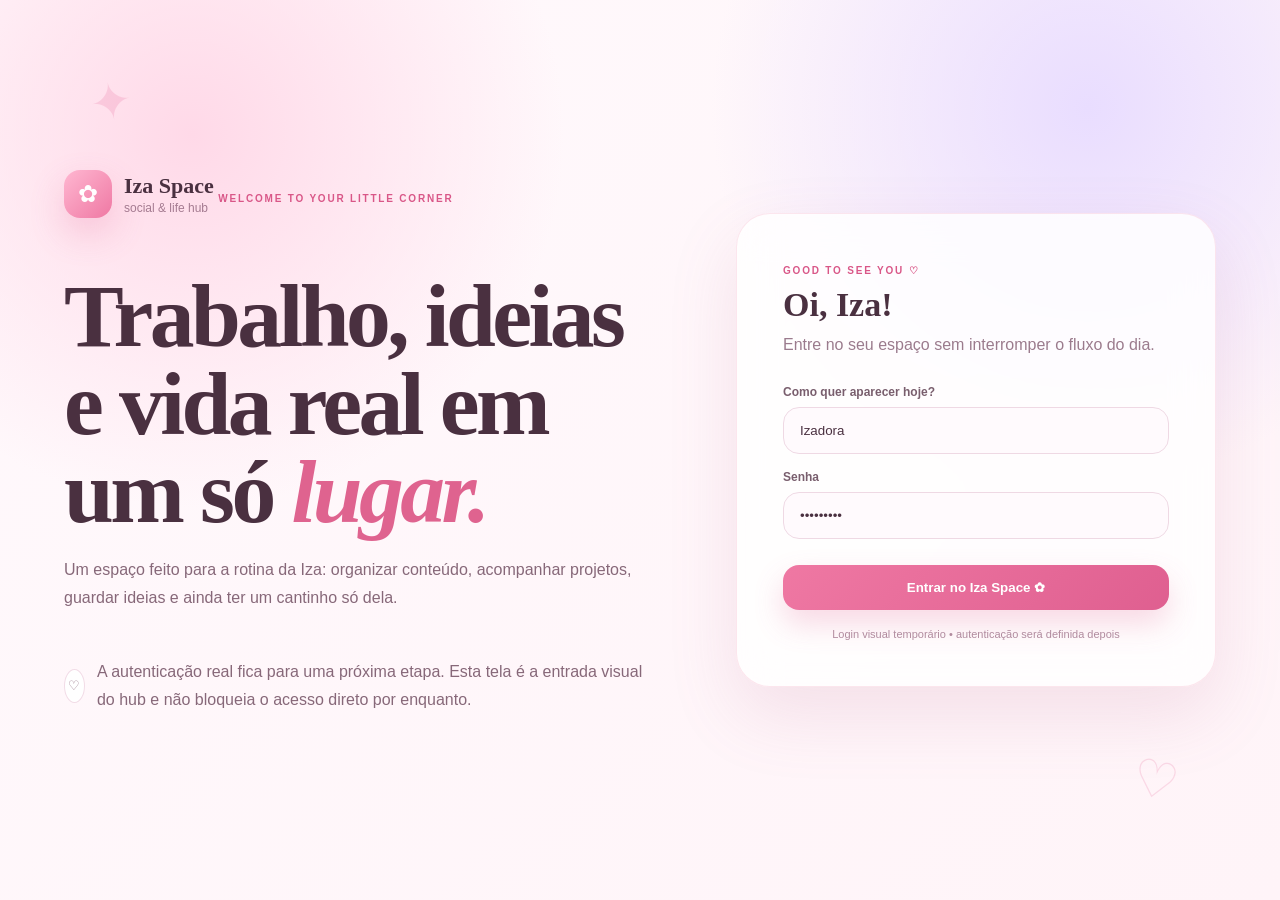
==== commit d726495b: "refactor: make index a standalone login page" ====
--- a/index.html
+++ b/index.html
@@ -4,156 +4,36 @@
   <meta charset="UTF-8" />
   <meta name="viewport" content="width=device-width, initial-scale=1.0" />
   <meta name="theme-color" content="#ef78a3" />
-  <title>Iza Space ✿</title>
+  <title>Entrar • Iza Space ✿</title>
   <link rel="preconnect" href="https://fonts.googleapis.com">
   <link rel="preconnect" href="https://fonts.gstatic.com" crossorigin>
   <link href="https://fonts.googleapis.com/css2?family=DM+Sans:wght@400;500;600;700&family=Playfair+Display:ital,wght@0,700;1,700&display=swap" rel="stylesheet">
-  <link rel="stylesheet" href="styles.css" />
-  <link rel="stylesheet" href="enhancements.css" />
+  <link rel="stylesheet" href="login.css" />
 </head>
 <body>
-  <div class="lock-screen" id="lockScreen">
-    <div class="lock-card">
-      <div class="lock-mark">✿</div>
-      <span class="eyebrow">private little corner</span>
-      <h1 id="lockTitle">Iza Space</h1>
-      <p id="lockText">Entre no seu espaço pessoal.</p>
-      <form id="lockForm" class="lock-form">
-        <input id="lockPin" type="password" inputmode="numeric" autocomplete="current-password" maxlength="12" placeholder="Seu PIN" required />
-        <input id="lockPinConfirm" type="password" inputmode="numeric" maxlength="12" placeholder="Repita o PIN" hidden />
-        <button class="primary-btn" id="lockSubmit">Entrar ♡</button>
+  <main class="login-shell">
+    <span class="spark one">✦</span><span class="spark two">♡</span>
+    <section class="login-copy">
+      <div class="brand"><div class="brand-mark">✿</div><div><strong>Iza Space</strong><span>social & life hub</span></div></div>
+      <span class="eyebrow">welcome to your little corner</span>
+      <h1>Trabalho, ideias<br>e vida real em um só <em>lugar.</em></h1>
+      <p>Um espaço feito para a rotina da Iza: organizar conteúdo, acompanhar projetos, guardar ideias e ainda ter um cantinho só dela.</p>
+      <div class="login-note"><span>♡</span><p>A autenticação real fica para uma próxima etapa. Esta tela é a entrada visual do hub e não bloqueia o acesso direto por enquanto.</p></div>
+    </section>
+
+    <section class="login-card">
+      <span class="eyebrow">good to see you ♡</span>
+      <h2>Oi, Iza!</h2>
+      <p>Entre no seu espaço sem interromper o fluxo do dia.</p>
+      <form id="loginForm">
+        <label class="field"><span>Como quer aparecer hoje?</span><input id="displayName" type="text" value="Izadora" maxlength="40" autocomplete="name" /></label>
+        <label class="field"><span>Senha</span><input type="password" value="iza-space" aria-describedby="authNote" autocomplete="current-password" /></label>
+        <button class="enter-btn" type="submit">Entrar no Iza Space ✿</button>
       </form>
-      <small id="lockHint">O acesso fica protegido neste navegador.</small>
-    </div>
-  </div>
-
-  <div class="app-shell" id="appShell" hidden>
-    <aside class="sidebar" id="sidebar">
-      <div class="brand">
-        <div class="brand-mark">✿</div>
-        <div><strong>Iza Space</strong><span>social & life hub</span></div>
-      </div>
-
-      <nav class="nav" aria-label="Navegação principal">
-        <button class="nav-link active" data-page="home"><span>⌂</span> Home</button>
-        <button class="nav-link" data-page="content"><span>✦</span> Content Studio</button>
-        <button class="nav-link" data-page="projects"><span>♡</span> Projects</button>
-        <button class="nav-link" data-page="ideas"><span>❀</span> Idea Garden</button>
-        <button class="nav-link" data-page="analytics"><span>⌁</span> Analytics</button>
-        <button class="nav-link" data-page="planner"><span>✓</span> Planner</button>
-        <button class="nav-link" data-page="links"><span>↗</span> Links</button>
-        <button class="nav-link" data-page="myspace"><span>☾</span> My Space</button>
-        <button class="nav-link" data-page="settings"><span>⚙</span> Personalizar</button>
-      </nav>
-
-      <div class="sidebar-card"><span class="mini-label">little reminder</span><p id="reminderText">Você não precisa transformar toda ideia em post hoje.</p><div class="tiny-hearts">♡ ✦ ♡</div></div>
-
-      <div class="sidebar-footer">
-        <div class="avatar avatar-image" id="sidebarAvatar">IZ</div>
-        <div><strong id="sidebarName">Izadora</strong><span id="sidebarRole">Social Media • IBAP-RJ</span></div>
-      </div>
-    </aside>
-
-    <main class="main">
-      <header class="topbar">
-        <button class="menu-btn" id="menuBtn" aria-label="Abrir menu">☰</button>
-        <div class="topbar-copy"><span id="todayLabel">Hoje</span><strong id="clockLabel">--:--</strong></div>
-        <button class="soft-btn" id="quickIdeaBtn">＋ ideia rápida</button>
-        <button class="soft-btn" id="lockNowBtn">🔒 bloquear</button>
-      </header>
-
-      <section class="page active" id="home">
-        <div class="hero-grid">
-          <article class="hero-card">
-            <span class="eyebrow" id="greetingLabel">good afternoon, iza ♡</span>
-            <h1>Seu cantinho para criar,<br><em>organizar & respirar.</em></h1>
-            <p id="heroBio">Campanhas, ideias, tarefas e vida real no mesmo lugar — porque abrir 27 abas não conta como organização.</p>
-            <div class="hero-actions"><button class="primary-btn" data-goto="content">Ver conteúdo</button><button class="ghost-btn" data-goto="planner">Abrir planner</button></div>
-          </article>
-          <article class="mood-card">
-            <span class="eyebrow">mood de hoje</span><div class="mood-face" id="moodFace">🙂</div><p id="moodText">Como você está chegando hoje?</p>
-            <div class="mood-options"><button data-mood="😴" data-label="Modo economia de energia">😴</button><button data-mood="☁️" data-label="Meio nublada, mas indo">☁️</button><button data-mood="🙂" data-label="De boas e funcionando">🙂</button><button data-mood="💖" data-label="Criativa e animada">💖</button><button data-mood="🔥" data-label="Hoje ninguém me segura">🔥</button></div>
-          </article>
-        </div>
-
-        <div class="stats-grid">
-          <article class="stat-card pink"><span>pendências de hoje</span><strong id="todayTasksCount">0</strong><small>uma de cada vez ♡</small></article>
-          <article class="stat-card lilac"><span>aguardando aprovação</span><strong id="approvalCount">0</strong><small>conteúdos em revisão</small></article>
-          <article class="stat-card peach"><span>publicações planejadas</span><strong id="scheduledCount">0</strong><small>no calendário</small></article>
-          <article class="stat-card cream"><span>ideias salvas</span><strong id="ideaCount">0</strong><small>seu jardim criativo</small></article>
-        </div>
-
-        <div class="dashboard-grid">
-          <article class="panel agenda-panel"><div class="panel-head"><div><span class="eyebrow">agenda</span><h2>Próximos conteúdos</h2></div><button class="text-btn" data-goto="content">ver tudo →</button></div><div class="timeline" id="homeSchedule"></div></article>
-          <article class="panel content-panel"><div class="panel-head"><div><span class="eyebrow">social pulse</span><h2>Em andamento</h2></div></div><div class="content-list" id="homeContentList"></div></article>
-          <article class="panel idea-preview"><div class="panel-head"><div><span class="eyebrow">idea dump</span><h2>Uma ideia não pode fugir</h2></div></div><form id="homeIdeaForm" class="inline-form"><input id="homeIdeaInput" maxlength="120" placeholder="Escreve antes que você esqueça..." /><button class="icon-btn">＋</button></form><div class="idea-note" id="quoteCard">“Conteúdo bom não precisa gritar. Precisa chegar na pessoa certa.”</div></article>
-          <article class="panel focus-panel"><span class="eyebrow">focus of the day</span><h2 id="focusTitle">Uma coisa de cada vez.</h2><div class="focus-ring"><span>01</span><small>prioridade</small></div><p id="focusText">Escolha a tarefa que realmente precisa sair hoje.</p></article>
-        </div>
-      </section>
-
-      <section class="page" id="content">
-        <div class="page-title"><span class="eyebrow">content studio ✦</span><h1>Conteúdo sem caos.</h1><p>Cadastre posts, datas, links, canais e status. Tudo é editável.</p></div>
-        <form id="contentForm" class="content-form panel">
-          <input id="contentTitle" placeholder="Título do conteúdo" maxlength="100" required />
-          <select id="contentPlatform"><option>Instagram</option><option>LinkedIn</option><option>Stories</option><option>Reel</option><option>YouTube</option><option>Outro</option></select>
-          <select id="contentStatus"><option value="idea">Ideia</option><option value="producing">Em produção</option><option value="review">Aprovação</option><option value="scheduled">Agendado</option><option value="published">Publicado</option></select>
-          <input id="contentDate" type="datetime-local" />
-          <input id="contentLink" type="url" placeholder="Link do post / referência" />
-          <textarea id="contentNotes" placeholder="Legenda, briefing ou observações..." maxlength="500"></textarea>
-          <button class="primary-btn">Salvar conteúdo ✦</button>
-        </form>
-        <div class="content-toolbar"><input id="contentSearch" placeholder="Buscar conteúdo..." /><select id="contentFilter"><option value="all">Todos</option><option value="idea">Ideias</option><option value="producing">Em produção</option><option value="review">Aprovação</option><option value="scheduled">Agendados</option><option value="published">Publicados</option></select></div>
-        <div class="kanban" id="contentBoard"></div>
-      </section>
-
-      <section class="page" id="projects">
-        <div class="page-title"><span class="eyebrow">projects ♡</span><h1>Campanhas & projetos.</h1><p>Projetos editáveis com progresso, prazo e notas.</p></div>
-        <form id="projectForm" class="compact-form panel"><input id="projectName" placeholder="Nome do projeto" required /><input id="projectDeadline" type="date" /><input id="projectProgress" type="number" min="0" max="100" value="0" /><button class="primary-btn">Adicionar projeto</button></form>
-        <div class="project-grid" id="projectGrid"></div>
-      </section>
-
-      <section class="page" id="ideas">
-        <div class="page-title"><span class="eyebrow">idea garden ❀</span><h1>Plante ideias. Colha conteúdo.</h1><p>Guarde referências, pensamentos e formatos.</p></div>
-        <form id="ideaForm" class="big-idea-form"><textarea id="ideaInput" maxlength="240" placeholder="Qual foi a ideia que apareceu do nada?"></textarea><div><span id="ideaChars">0/240</span><button class="primary-btn">Plantar ideia ✿</button></div></form><div class="idea-grid" id="ideaGrid"></div>
-      </section>
-
-      <section class="page" id="analytics">
-        <div class="page-title"><span class="eyebrow">analytics ⌁</span><h1>Números que contam história.</h1><p>Até conectarmos a API da Meta, os dados podem ser atualizados manualmente aqui.</p></div>
-        <form id="metricsForm" class="metrics-form panel">
-          <label>Seguidores<input id="metricFollowers" type="number" min="0" /></label><label>Alcance<input id="metricReach" type="number" min="0" /></label><label>Engajamento (%)<input id="metricEngagement" type="number" min="0" step="0.1" /></label><label>Visitas ao perfil<input id="metricVisits" type="number" min="0" /></label><label>Publicações<input id="metricPosts" type="number" min="0" /></label><button class="primary-btn">Atualizar números</button>
-        </form>
-        <div class="stats-grid analytics-stats"><article class="stat-card pink"><span>seguidores</span><strong id="followersStat">0</strong><small>Instagram</small></article><article class="stat-card lilac"><span>alcance</span><strong id="reachStat">0</strong><small>período informado</small></article><article class="stat-card peach"><span>engajamento</span><strong id="engagementStat">0%</strong><small>taxa registrada</small></article><article class="stat-card cream"><span>publicações</span><strong id="postsStat">0</strong><small>registradas</small></article></div>
-        <article class="panel"><span class="eyebrow">histórico</span><h2>Snapshots de métricas</h2><div id="metricsHistory" class="history-list"></div></article>
-      </section>
-
-      <section class="page" id="planner">
-        <div class="page-title"><span class="eyebrow">planner ✓</span><h1>Tira da cabeça. Coloca aqui.</h1><p>Tarefas com prioridade, categoria, data e edição.</p></div>
-        <form id="taskForm" class="task-form"><input id="taskInput" maxlength="100" placeholder="Adicionar nova tarefa..." required /><select id="taskCategory"><option value="today">Hoje</option><option value="week">Essa semana</option><option value="waiting">Esperando alguém</option><option value="later">Depois</option></select><select id="taskPriority"><option value="normal">Normal</option><option value="high">Alta</option><option value="low">Baixa</option></select><input id="taskDate" type="date" /><button class="primary-btn">Adicionar</button></form><div class="task-board" id="taskBoard"></div>
-      </section>
-
-      <section class="page" id="links">
-        <div class="page-title"><span class="eyebrow">quick links ↗</span><h1>Atalhos que salvam cliques.</h1><p>Canva, Drive, Instagram, Meta Business Suite ou qualquer ferramenta da rotina.</p></div>
-        <form id="linkForm" class="compact-form panel"><input id="linkLabel" placeholder="Nome do link" required /><input id="linkUrl" type="url" placeholder="https://..." required /><select id="linkCategory"><option>Trabalho</option><option>Social</option><option>Pessoal</option><option>Referência</option></select><button class="primary-btn">Adicionar atalho</button></form><div class="link-grid" id="linkGrid"></div>
-      </section>
-
-      <section class="page" id="myspace">
-        <div class="page-title"><span class="eyebrow">my space ☾</span><h1>Nem tudo precisa ser trabalho.</h1><p>Um espaço privado para lembrar que existe vida fora do feed.</p></div>
-        <div class="personal-grid"><article class="panel personal-card"><span class="eyebrow">brain dump</span><h2>Tira isso da cabeça.</h2><textarea class="brain-dump" id="brainDump" placeholder="Escreve qualquer coisa aqui..."></textarea><small id="brainSaved">salvo automaticamente ♡</small></article><article class="panel personal-card"><span class="eyebrow">little list</span><h2>Coisas que quero fazer</h2><div id="personalList"></div><form id="personalForm" class="inline-form"><input id="personalInput" placeholder="Adicionar algo para você..." /><button class="icon-btn">＋</button></form></article></div>
-      </section>
-
-      <section class="page" id="settings">
-        <div class="page-title"><span class="eyebrow">make it yours ⚙</span><h1>Personalizar Iza Space.</h1><p>Nome, foto, textos e detalhes do hub ficam do jeitinho dela.</p></div>
-        <form id="profileForm" class="settings-grid">
-          <article class="panel profile-editor"><div class="profile-preview avatar-image" id="profilePreview">IZ</div><label class="upload-btn">Escolher foto<input id="profileImage" type="file" accept="image/*" hidden /></label><button type="button" class="text-btn" id="removePhotoBtn">remover foto</button></article>
-          <article class="panel settings-fields"><label>Nome<input id="profileName" maxlength="40" /></label><label>Apelido da saudação<input id="profileNickname" maxlength="20" /></label><label>Cargo / descrição<input id="profileRole" maxlength="60" /></label><label>Bio da Home<textarea id="profileBio" maxlength="240"></textarea></label><label>Lembrete da sidebar<input id="profileReminder" maxlength="120" /></label><label>Frase do card<input id="profileQuote" maxlength="180" /></label><button class="primary-btn">Salvar personalização ♡</button></article>
-        </form>
-        <article class="panel security-panel"><span class="eyebrow">owner lock</span><h2>Segurança local</h2><p>Troque o PIN usado para bloquear este navegador. Para privacidade real em hospedagem pública, conectaremos autenticação de servidor depois.</p><button class="ghost-btn" id="changePinBtn">Trocar PIN</button></article>
-      </section>
-    </main>
-  </div>
-
-  <div class="modal-backdrop" id="ideaModal" hidden><div class="modal"><button class="modal-close" id="modalClose">×</button><span class="eyebrow">quick idea ✦</span><h2>Antes que ela fuja...</h2><form id="modalIdeaForm"><textarea id="modalIdeaInput" maxlength="240" placeholder="Joga aqui."></textarea><button class="primary-btn">Salvar ideia</button></form></div></div>
-  <div class="toast" id="toast" aria-live="polite"></div>
-  <script src="script.js"></script>
+      <div class="login-foot" id="authNote">Login visual temporário • autenticação será definida depois</div>
+    </section>
+  </main>
+  <div class="transition-curtain" id="transitionCurtain" aria-hidden="true"></div>
+  <script src="login.js"></script>
 </body>
 </html>
--- a/login.css
+++ b/login.css
@@ -0,0 +1 @@
+*{box-sizing:border-box}html,body{margin:0;min-height:100%;font-family:"DM Sans",sans-serif;color:#4a3040}body{min-height:100vh;background:radial-gradient(circle at 15% 15%,#ffd9e8 0,transparent 28%),radial-gradient(circle at 85% 12%,#e9ddff 0,transparent 28%),linear-gradient(135deg,#fff9fc,#fff4f8);overflow:hidden}.login-shell{min-height:100vh;display:grid;grid-template-columns:1.08fr .92fr;align-items:center;padding:clamp(24px,5vw,72px);gap:clamp(30px,6vw,90px);position:relative}.spark{position:absolute;font-size:clamp(28px,4vw,54px);color:rgba(225,91,144,.18);user-select:none}.spark.one{top:8%;left:7%;transform:rotate(-10deg)}.spark.two{right:8%;bottom:10%;transform:rotate(13deg)}.login-copy{max-width:720px}.brand{display:inline-flex;align-items:center;gap:12px;margin-bottom:42px}.brand-mark{width:48px;height:48px;border-radius:16px;display:grid;place-items:center;background:linear-gradient(135deg,#ffb7d1,#ef78a3);color:#fff;font-size:24px;box-shadow:0 15px 35px rgba(225,91,144,.24)}.brand strong{font-family:"Playfair Display",serif;font-size:22px}.brand span{display:block;color:#a57b91;font-size:12px;margin-top:2px}.eyebrow{text-transform:uppercase;letter-spacing:.18em;font-size:10px;font-weight:800;color:#d95788}.login-copy h1{font-family:"Playfair Display",serif;font-size:clamp(52px,7vw,92px);line-height:.98;letter-spacing:-.04em;margin:12px 0 20px}.login-copy h1 em{color:#df638f;font-weight:700}.login-copy p{font-size:16px;line-height:1.75;color:#876879;max-width:610px}.login-note{margin-top:30px;display:flex;gap:12px;align-items:center;color:#9c7b8c;font-size:13px}.login-note span{width:34px;height:34px;border-radius:50%;background:#fff;display:grid;place-items:center;border:1px solid #f2dce7}.login-card{background:rgba(255,255,255,.82);border:1px solid rgba(239,120,163,.18);box-shadow:0 28px 70px rgba(179,93,135,.14);backdrop-filter:blur(20px);border-radius:34px;padding:clamp(28px,4vw,46px);max-width:480px;width:100%;justify-self:end}.login-card h2{font-family:"Playfair Display",serif;font-size:34px;margin:8px 0 8px}.login-card>p{margin:0 0 28px;color:#9b7b8d;line-height:1.6}.field{display:grid;gap:8px;margin:16px 0}.field span{font-size:12px;font-weight:700;color:#795e6d}.field input{width:100%;border:1px solid #efd9e4;background:#fffafd;color:#4a3040;border-radius:16px;padding:15px 16px;outline:none;transition:.2s}.field input:focus{border-color:#ef78a3;box-shadow:0 0 0 4px rgba(239,120,163,.12)}.enter-btn{width:100%;border:0;border-radius:16px;padding:15px 18px;margin-top:10px;background:linear-gradient(135deg,#ef78a3,#df5f90);color:#fff;font-weight:800;cursor:pointer;box-shadow:0 14px 30px rgba(225,91,144,.23);transition:.2s}.enter-btn:hover{transform:translateY(-2px);box-shadow:0 18px 34px rgba(225,91,144,.29)}.login-foot{text-align:center;color:#b18b9e;font-size:11px;margin-top:18px}.transition-curtain{position:fixed;inset:0;background:linear-gradient(135deg,#fff7fb,#f5eaff);z-index:20;opacity:0;pointer-events:none;transition:opacity .24s ease}.transition-curtain.active{opacity:1}@media(max-width:860px){body{overflow:auto}.login-shell{grid-template-columns:1fr;min-height:auto;padding-top:40px}.login-copy h1{font-size:clamp(48px,14vw,72px)}.login-card{justify-self:stretch;max-width:none}.login-copy p{max-width:none}}@media(prefers-reduced-motion:reduce){*{transition:none!important}}
